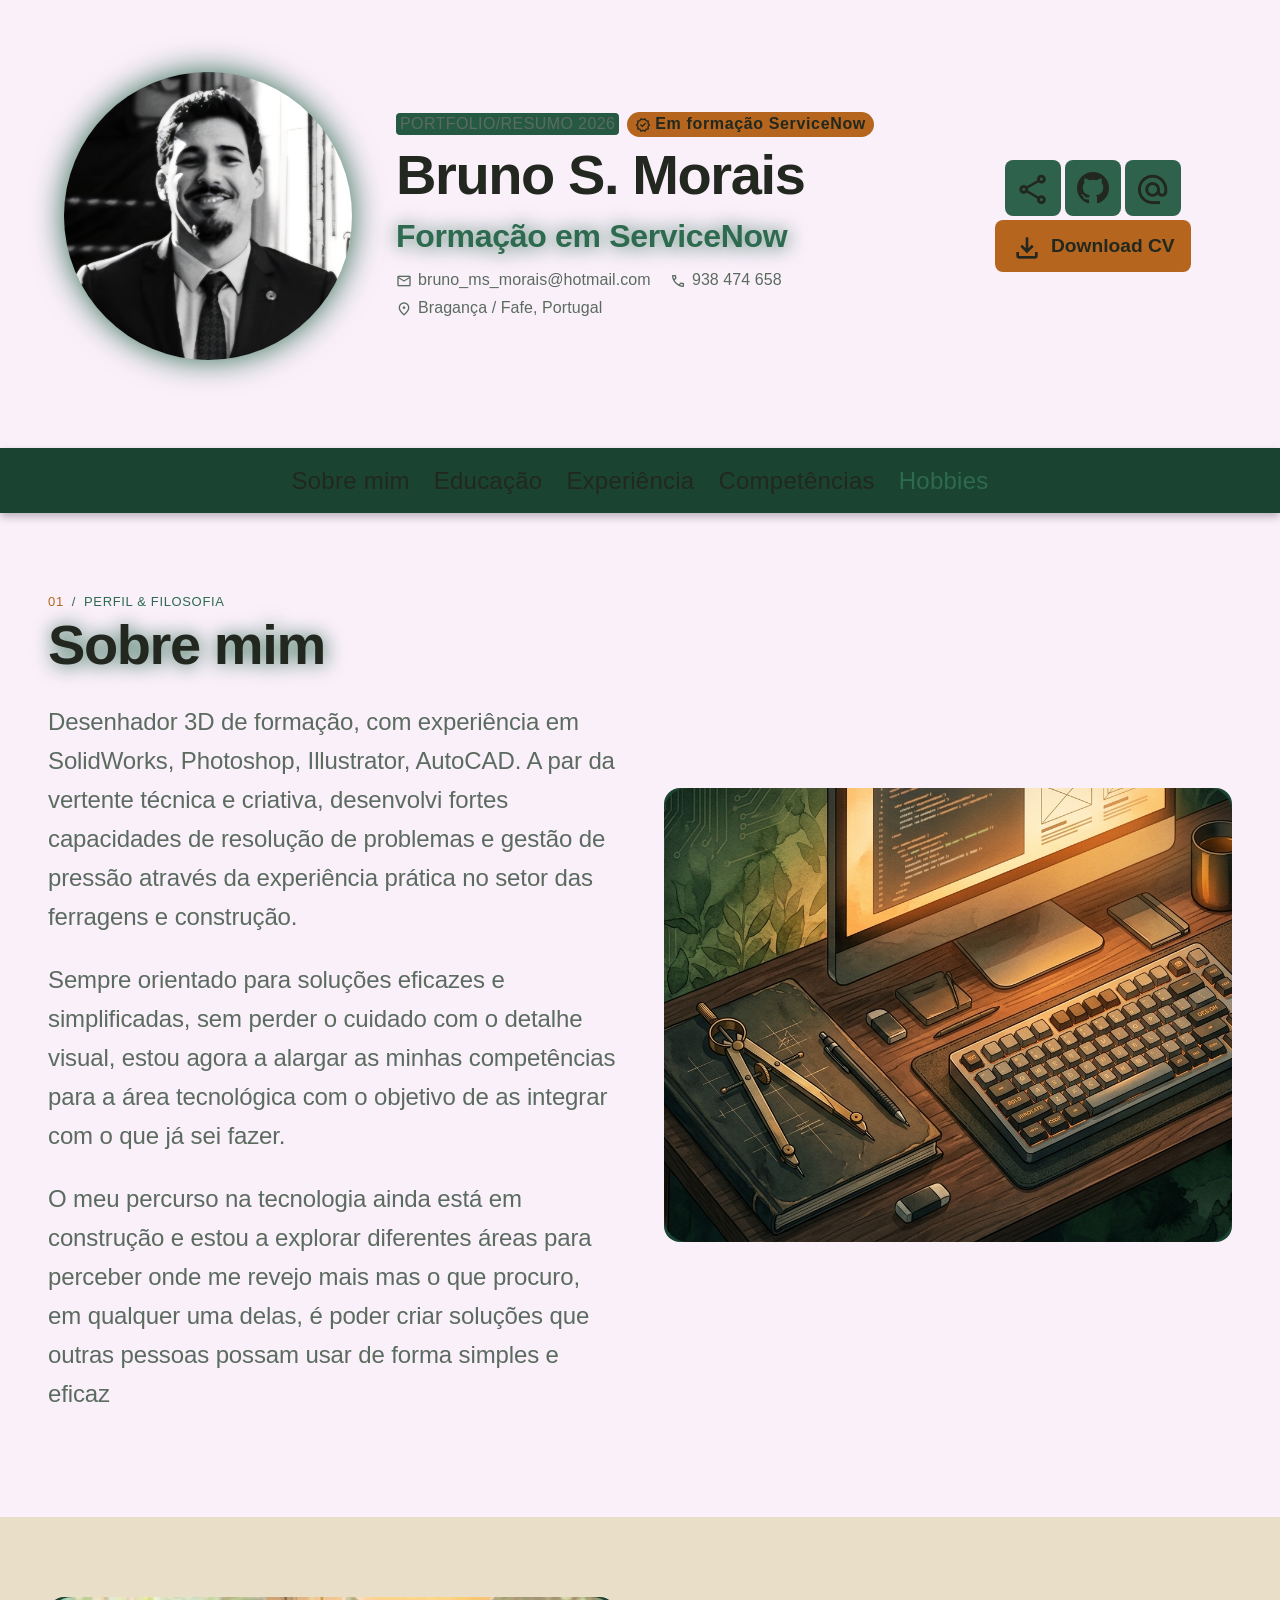
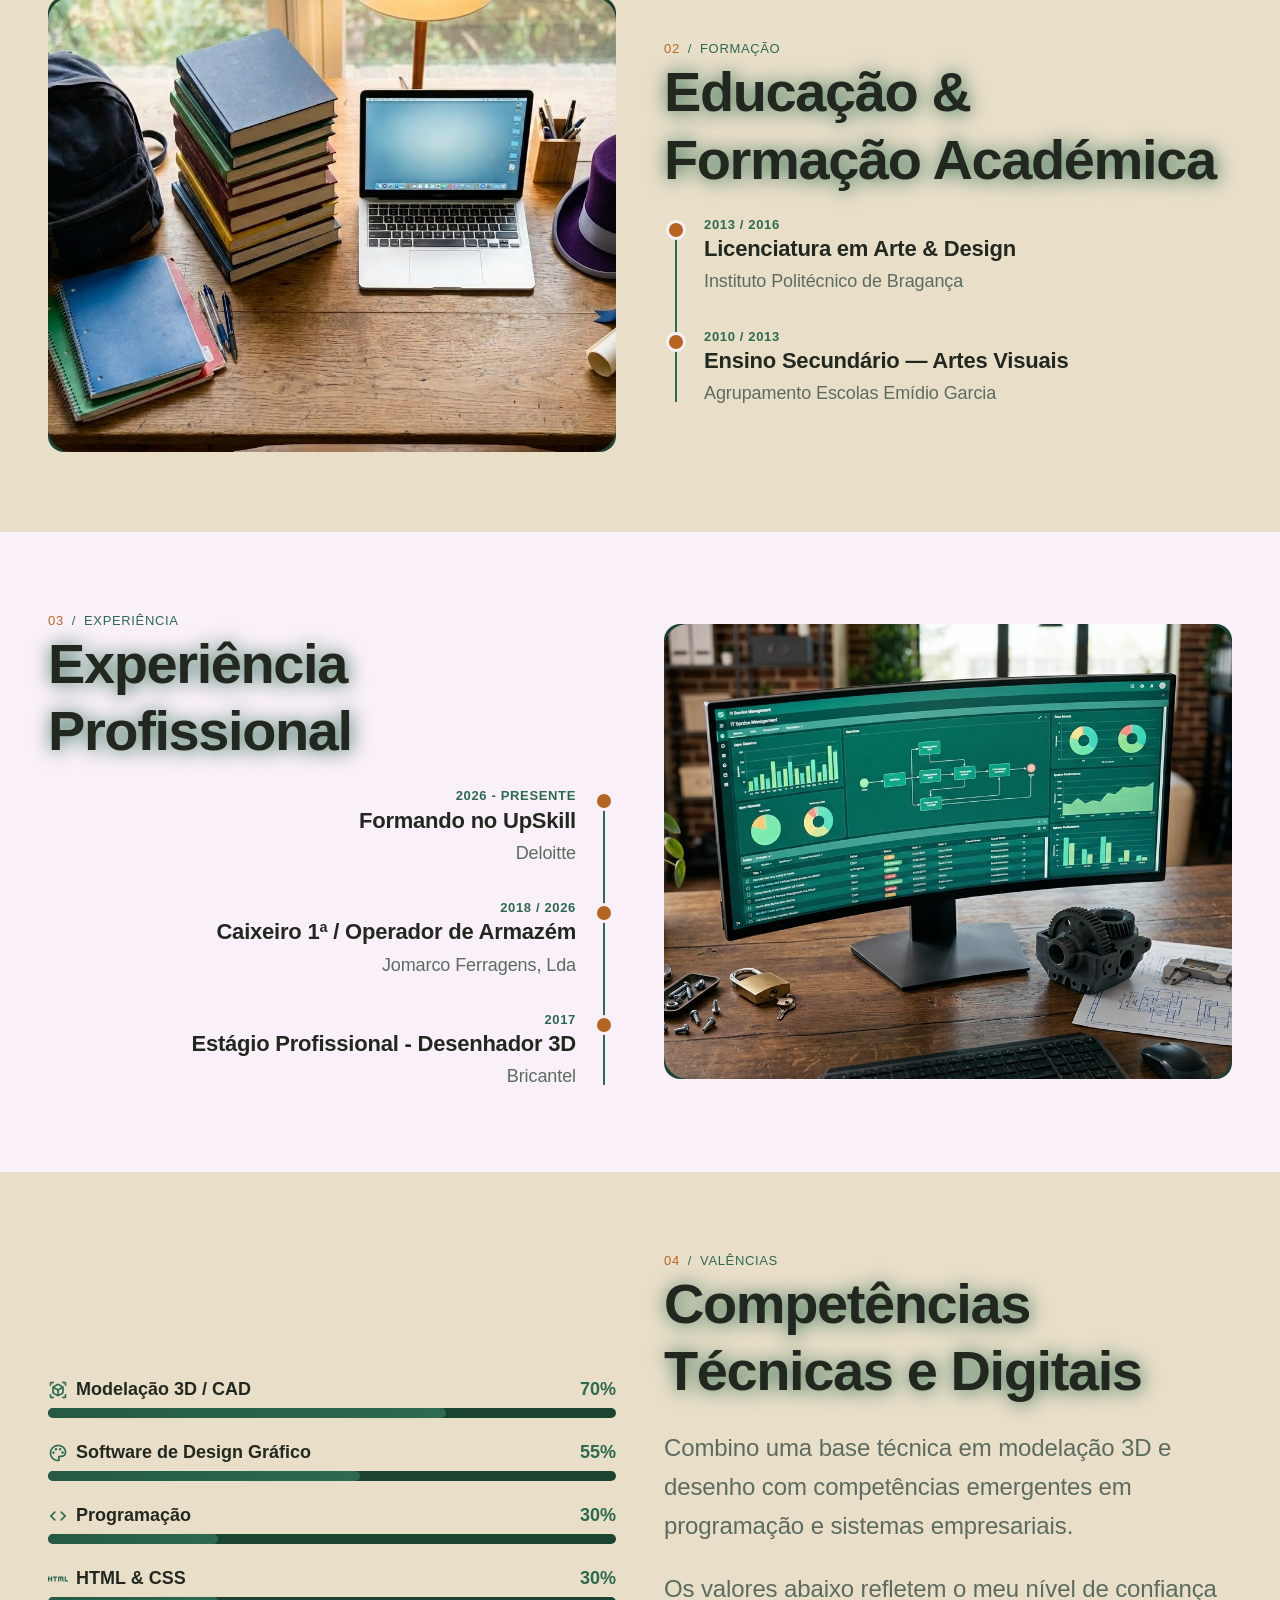
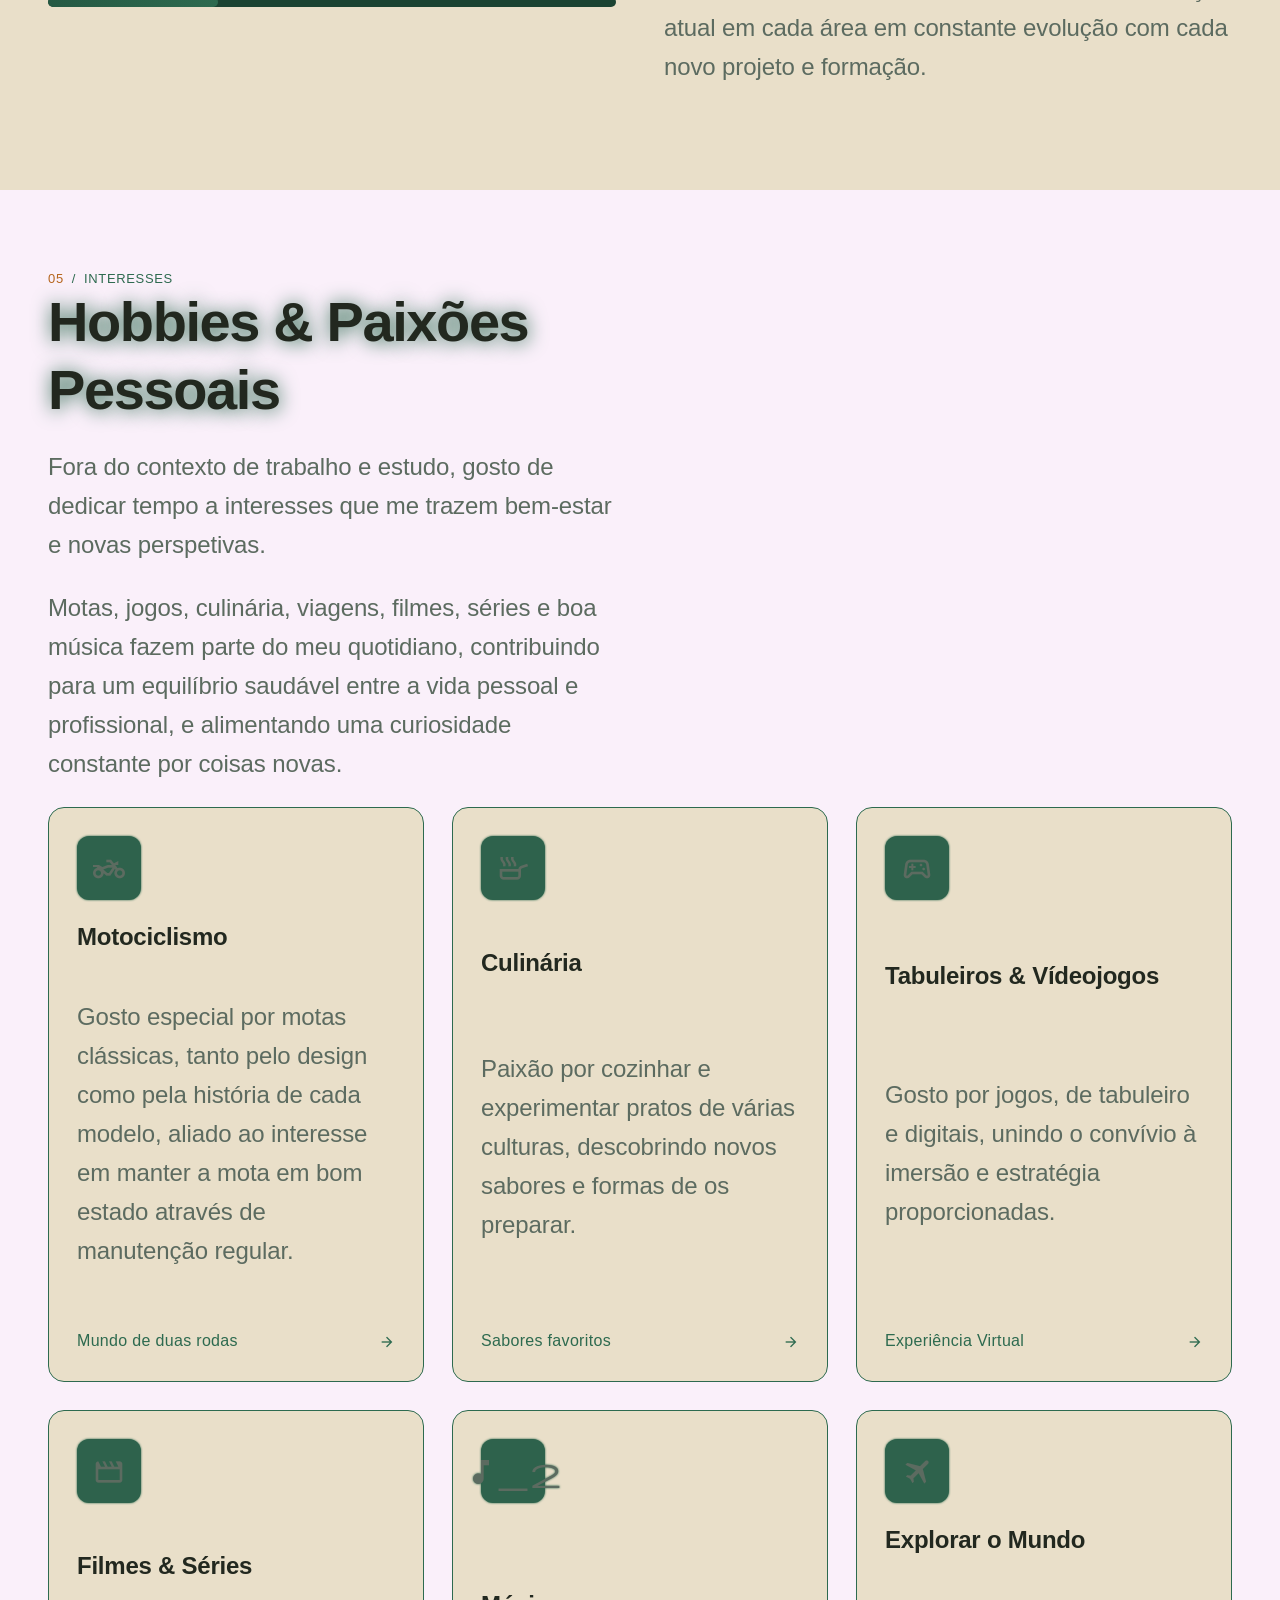
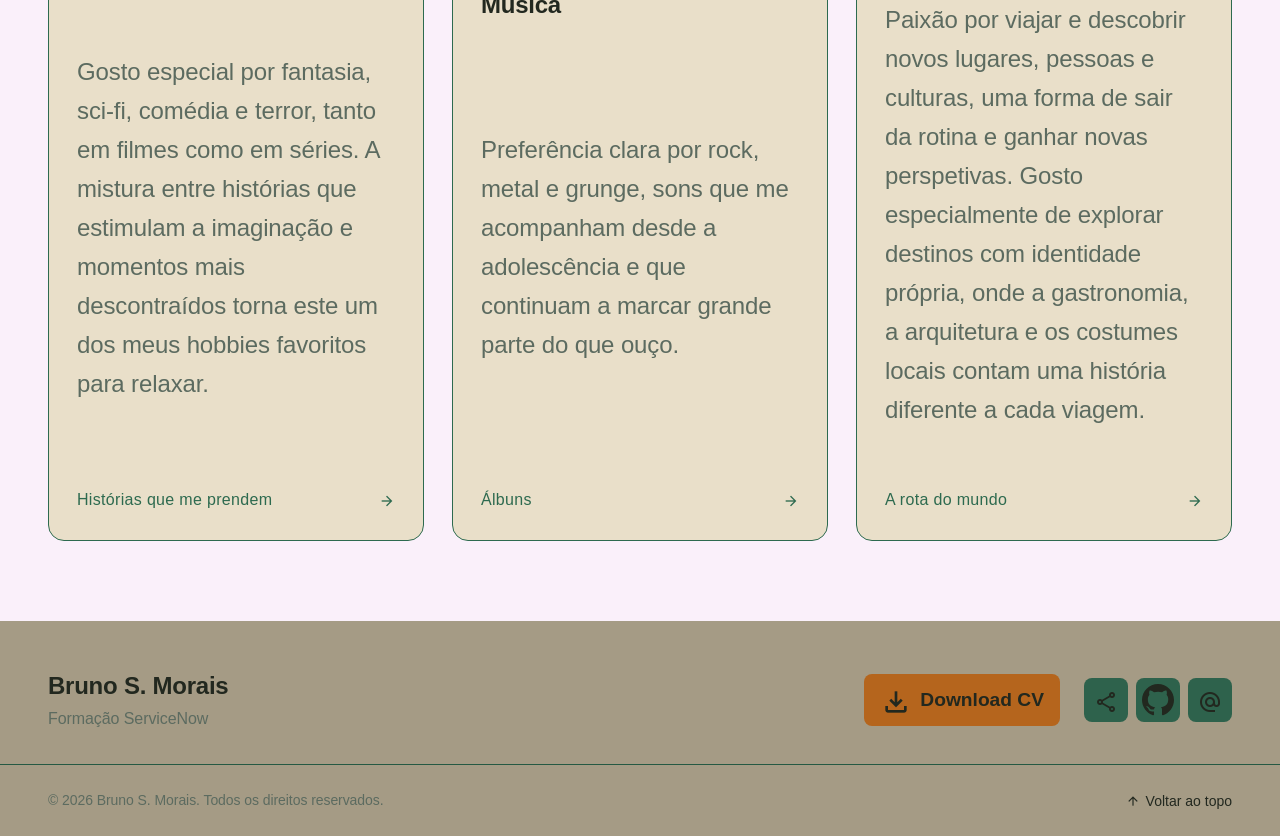
==== index.html @ 5b1a7e33 "Troca dos files de pasta + README" ====
<!DOCTYPE html>
<html lang="pt-pt">
<head>
    <meta charset="UTF-8">
    <meta name="viewport" content="width=device-width, initial-scale=1.0">
    <title>Curriculum</title>
    <link rel="stylesheet" href="style.css">
    <link rel="stylesheet" 
    href="https://fonts.googleapis.com/css2?family=Material+Symbols+Outlined:opsz,wght,FILL,GRAD@20..48,100..700,0..1,-50..200&icon_names=verified,mail,call,location_on,share,code,alternate_email,download,view_in_ar,palette,html,restaurant,two_wheeler,skillet,sports_esports,arrow_forward,close,arrow_upward,movie,music_note_2,travel,hiking" />
    <script src="script.js" defer></script>
</head>
<body>
    <!--     HEADER -->
    <header class="base-header">
        <!-- Cartão com toda informação + Navegação-->
        <div class="cartao-perfil">
            <!-- Topo Retrato + Informação -->
            <div class="top-retrato-info">
                <!-- Retrato + Informação -->
                <div class="retrato-info">
                    <!-- Retrato -->
                    <img class="avatar" src="./imagens/avatar.jpg" alt="Minha fotografia">
                    <!-- Informação -->
                    <div class="conteudo-info">
                        <!-- Portfólio e certificado -->
                        <div class="info-portfolio">
                            <span class="portfolio">Portfolio/RESUMO 2026</span>
                            <span class="certificado">
                                <span class="icon">verified</span>
                                Em formação ServiceNow</span>
                        </div>
                        <!-- Nome -->
                        <h1 id="titulo_principal">Bruno S. Morais</h1>
                        <!-- Categoria Profissional-->
                        <h2 id="sub_titulo">Formação em ServiceNow</h2>
                        <!-- Informação contacto -->
                        <div class="pill-info">
                            <span class="pill">
                                <span class="icon">mail</span>
                                bruno_ms_morais@hotmail.com
                            </span>
                            <span class="pill">
                                <span class="icon">call</span>
                                938 474 658
                            </span>
                            <span class="pill">
                                <span class="icon">location_on</span>
                                Bragança / Fafe, Portugal
                            </span>
                        </div>
                    </div>
                </div>
                <!-- Botões -->
                 <div class="botoes">
                    <a aria-label="LinkedIn" class="links" href="https://linkedin.com" target="_blank" rel="noopener noreferrer">
                        <span class="icon">share</span>
                    </a>
                    <a aria-label="Github Repositórios" class="links" href="https://github.com/Pugu-Senpai?tab=repositories" target="_blank" rel="noopener noreferrer">
                        <svg width="2rem" height="2rem" viewBox="0 0 16 16" fill="none" xmlns="http://www.w3.org/2000/svg">
                            <path fill-rule="evenodd" clip-rule="evenodd" d="M8 0C3.58 0 0 3.58 0 8C0 11.54 2.29 14.53 5.47 15.59C5.87 15.66 6.02 15.42 6.02 15.21C6.02 15.02 6.01 14.39 6.01 13.72C4 14.09 3.48 13.23 3.32 12.78C3.23 12.55 2.84 11.84 2.5 11.65C2.22 11.5 1.82 11.13 2.49 11.12C3.12 11.11 3.57 11.7 3.72 11.94C4.44 13.15 5.59 12.81 6.05 12.6C6.12 12.08 6.33 11.73 6.56 11.53C4.78 11.33 2.92 10.64 2.92 7.58C2.92 6.71 3.23 5.99 3.74 5.43C3.66 5.23 3.38 4.41 3.82 3.31C3.82 3.31 4.49 3.1 6.02 4.13C6.66 3.95 7.34 3.86 8.02 3.86C8.7 3.86 9.38 3.95 10.02 4.13C11.55 3.09 12.22 3.31 12.22 3.31C12.66 4.41 12.38 5.23 12.3 5.43C12.81 5.99 13.12 6.7 13.12 7.58C13.12 10.65 11.25 11.33 9.47 11.53C9.76 11.78 10.01 12.26 10.01 13.01C10.01 14.08 10 14.94 10 15.21C10 15.42 10.15 15.67 10.55 15.59C13.71 14.53 16 11.53 16 8C16 3.58 12.42 0 8 0Z" fill="currentColor"/>
                        </svg>
                    </a>
                    <a aria-label="Enviar e-mail" class="links" href="mailto:bruno_ms_morais@hotmail.com" rel="noopener noreferrer">
                        <span class="icon">alternate_email</span>
                    </a>
                    <a href="./ficheiros/bruno_morais_cv.pdf" download="Bruno_Morais_CV" class="download_cv" aria-label="Download CV em PDF">
                        <span class="icon">download</span>Download CV
                    </a>
                 </div>
            </div>
        </div>
    </header>
    <div class="navigation">
        <nav class="nav">
        <a aria-label="Sobre mim" class="text-nav" href="#sobre-mim">Sobre mim</a>
        <a aria-label="Educação" class="text-nav" href="#educacao">Educação</a>
        <a aria-label="Experiência profissional" class="text-nav" href="#experiencia">Experiência</a>
        <a aria-label="Competências" class="text-nav" href="#competencias">Competências</a>
        <a aria-label="Hobbies" class="text-nav" href="#hobbies">Hobbies</a>
        </nav>
    </div>
    <!-- MAIN -->
    <main>
        <div class="conteudo-secao">

            <!-- SEÇÃO 1 - SOBRE MIM -->
            <section id="sobre-mim" class="secao">
                <div class="formatacao-secao">
                    <div class="grid-secao">
                        <!-- BIOGRAFIA -->
                        <div class="secao-info">
                            <div class="num-secao">
                                <span class="num">01</span>
                                <span>/</span>
                                <span>Perfil & Filosofia</span>
                            </div>
                            <h2 class="secao-titulo">
                                Sobre mim
                            </h2>
                            <p>
                                Desenhador 3D de formação, com experiência em SolidWorks, Photoshop, Illustrator, AutoCAD. 
                                A par da vertente técnica e criativa, desenvolvi fortes capacidades de resolução de 
                                problemas e gestão de pressão através da experiência prática no setor das ferragens e construção.
                            </p>
                            <p>
                                Sempre orientado para soluções eficazes e simplificadas, 
                                sem perder o cuidado com o detalhe visual, estou agora a alargar as minhas competências para 
                                a área tecnológica com o objetivo de as integrar com o que já sei fazer.
                            </p>
                            <p>
                                O meu percurso na tecnologia ainda está em construção e estou a explorar diferentes áreas para perceber 
                                onde me revejo mais mas o que procuro, em qualquer uma delas, é poder criar soluções 
                                que outras pessoas possam usar de forma simples e eficaz
                            </p>
                        </div>
                        <!-- IMAGEM -->
                         <div class="secao-info">
                            <div class="secao-imagem">
                                <img class="imagem" src="./imagens/sobre_mim.jpeg" alt="Ilustração sobre mim">
                            </div>
                         </div>
                    </div>
                </div>
            </section>

            <!-- SEÇÃO 2 - EDUCAÇÃO -->
            <section id="educacao" class="secao secao--invertida">
                <div class="formatacao-secao">
                    <div class="grid-secao">
                        <!-- IMAGEM -->
                        <div class="secao-info">
                            <div class="secao-imagem">
                                <img class="imagem" src="./imagens/educacao_academica.jpeg" alt="Ilustração Educação Académica">
                            </div>
                        </div>  
                        <!-- FORMAÇÃO -->
                        <div class="secao-info">
                            <div class="num-secao">
                                <span class="num">02</span>
                                <span>/</span>
                                <span>Formação</span>
                            </div>  
                            <h2 class="secao-titulo">
                                Educação & Formação Académica
                            </h2>
                            <!-- LISTA EM TIMELINE -->
                            <div class="timeline-vertical">
                                <!-- 1 - Licenciatura -->
                                <div class="timeline-item">
                                    <div class="timeline-conteudo">
                                        <span class="timeline-data">2013 / 2016</span>
                                        <a class="timeline-link" href="#modal-licenciatura">
                                            <h3 class="timeline-titulo">Licenciatura em Arte & Design</h3>
                                        </a>
                                        <p class="timeline-instituicao">Instituto Politécnico de Bragança</p>
                                    </div>
                                </div>
                                <!-- Modal: 1 - Licenciatura -->
                                 <div class="modal-overlay" id="modal-licenciatura">
                                    <div class="modal-caixa">
                                        <a href="#!" class="modal-fechar" aria-label="Fechar">
                                            <span class="icon">close</span>
                                        </a>
                                        <div class="secao-info">
                                            <span class="num num-modal">Período</span>
                                            <span class="timeline-data">Setembro 2013 - Julho 2016</span>
                                        </div>
                                        <div class="secao-imagem">
                                            <img class="imagem imagem-contida" src="./imagens/escola_ipb_eseb.jpg" alt="Instituto Politécnico Bragança Escola Superior de Educação">
                                        </div>
                                        <h3>Arte & Design</h3>
                                        <p class="timeline-instituicao">
                                            Ao longo da Licenciatura em Arte & Design, contactei com um plano curricular amplo, 
                                            que abrangeu tanto as Artes Plásticas (Escultura, Pintura, Cerâmica, entre outras) 
                                            como o Design mais técnico. 
                                        </p>
                                        <p class="timeline-instituicao">
                                            Foi precisamente nas disciplinas técnicas (Geometria Descritiva, Desenho Técnico, 
                                            Desenho Digital 2D e Modelação Digital 3D) que tive o melhor desempenho, 
                                            dando continuidade à afinidade que já demonstrava desde o Ensino Secundário 
                                            por esta vertente mais analítica e precisa.
                                        </p>
                                    </div>
                                 </div>

                                <!-- 2 - Educação -->
                                <div class="timeline-item">
                                    <div class="timeline-conteudo">
                                        <span class="timeline-data">2010 / 2013</span>
                                        <a class="timeline-link" href="#modal-secundario">
                                            <h3 class="timeline-titulo">Ensino Secundário — Artes Visuais</h3>
                                        </a>
                                        <p class="timeline-instituicao">Agrupamento Escolas Emídio Garcia</p>
                                    </div>
                                </div>
                                <!-- Modal: 2 - Secundário -->
                                 <div class="modal-overlay" id="modal-secundario">
                                    <div class="modal-caixa">
                                        <a href="#!" class="modal-fechar" aria-label="Fechar">
                                            <span class="icon">close</span>
                                        </a>
                                        <div class="secao-info">
                                            <span class="num num-modal">Período</span>
                                            <span class="timeline-data">Setembro 2010 - Julho 2013</span>
                                        </div>
                                        <figure class="figura-modal">
                                            <img class="imagem" src="./imagens/escola_emidio_garcia.png" alt="Escola Secundária Emídio Garcia">
                                            <figcaption class="caption">Escola Secundária Emídio Garcia</figcaption>
                                        </figure>
                                        <h3>Artes Visuais</h3>
                                        <p class="timeline-instituicao">
                                            Segui Artes Visuais pela vertente técnica, mais do que pela artística. 
                                        </p>
                                        <p class="timeline-instituicao">
                                            A Geometria Descritiva foi, nesse sentido, a disciplina que melhor se identificou comigo. 
                                            O percurso passou por um trabalho consistente em desenho, matemática e geometria.
                                        </p>
                                        <p class="timeline-instituicao">
                                            Entre Design e Arquitetura, foi o Design que acabei por escolher para 
                                            dar seguimento ao meu percurso académico.
                                        </p>
                                    </div>
                                 </div>

                            </div>                      
                        </div>
                    </div>
                </div>
            </section>

            <!-- SEÇÃO 3 - EXPERIENCIA -->
            <section id="experiencia" class="secao">
                <div class="formatacao-secao">
                    <div class="grid-secao">
                        <!-- EXPERIENCIA -->
                        <div class="secao-info">
                            <div class="num-secao">
                                <span class="num">03</span>
                                <span>/</span>
                                <span>Experiência</span>
                            </div>  
                            <h2 class="secao-titulo">
                                Experiência Profissional
                            </h2>
                            <!-- LISTA TIMELINE -->
                            <div class="timeline-vertical timeline-vertical--invertida">
                                <!-- 1 - SERVICENOW -->
                                <div class="timeline-item timeline-item--invertida">
                                    <div class="timeline-conteudo">
                                        <span class="timeline-data">2026 - Presente</span>
                                            <a class="timeline-link" href="#modal-servicenow">
                                                <h3 class="timeline-titulo">Formando no UpSkill</h3>
                                            </a>
                                        <p class="timeline-instituicao">Deloitte</p>
                                    </div>
                                </div>
                                <!-- MODAL: 1 - SERVICENOW -->
                                 <div class="modal-overlay" id="modal-servicenow">
                                    <div class="modal-caixa">
                                        <a href="#!" class="modal-fechar" aria-label="Fechar">
                                            <span class="icon">close</span>
                                        </a>
                                        <div class="secao-info">
                                            <span class="num num-modal">Período </span>
                                            <span class="timeline-data">Julho 2026 - Presente</span>
                                        </div>
                                        <figure class="figura-modal">
                                            <img class="imagem-contida" src="./imagens/promo-servicenow-deloitte.png" alt="ServiceNow & Deloitte">
                                            <figcaption class="caption">Formação em ServiceNow para Deloitte</figcaption>
                                        </figure>
                                        <h3>Formação em ServiceNow</h3>
                                        <p class="timeline-instituicao">
                                            Após um percurso alargado na área das ferragens, e reconhecendo que a área de design 
                                            não tinha dado os resultados que procurava, senti que era altura de seguir novos caminhos. 
                                        </p>
                                        <p class="timeline-instituicao">
                                            Sempre tive maior afinidade com a vertente técnica do que com a artística, e foi essa 
                                            afinidade que me levou a candidatar-me ao programa UpSkill, numa área mais próxima da 
                                            tecnologia, processo em que fui selecionado. A decisão foi motivada pela vontade de 
                                            continuar a desenvolver as competências que já possuía e de adquirir novas, respondendo 
                                            a um interesse constante em aprender.
                                        </p>
                                    </div>
                                 </div>
                                 
                                <!-- 2 - CAIXEIRO -->
                                <div class="timeline-item timeline-item--invertida">
                                    <div class="timeline-conteudo">
                                        <span class="timeline-data">2018 / 2026</span>
                                        <a class="timeline-link" href="#modal-caixeiro">
                                            <h3 class="timeline-titulo">Caixeiro 1ª / Operador de Armazém</h3>
                                        </a>
                                        <p class="timeline-instituicao">Jomarco Ferragens, Lda</p>
                                    </div>
                                </div>
                                <!-- MODAL: 2- CAIXEIRO -->
                                 <div class="modal-overlay" id="modal-caixeiro">
                                    <div class="modal-caixa">
                                        <a href="#!" class="modal-fechar" aria-label="Fechar">
                                            <span class="icon">close</span>
                                        </a>
                                        <div class="secao-info">
                                            <span class="num num-modal">Período</span>
                                            <span class="timeline-data">Janeiro 2018 - Julho 2026</span>
                                        </div>
                                        <figure class="figura-modal">
                                            <img class="imagem-contida" src="./imagens/armazem_ferragens.jpeg" alt="Armazém de Ferragens">
                                            <figcaption class="caption">Exemplo de Armazém de Ferragens</figcaption>
                                        </figure>
                                        <h3>Caixeiro de 1º</h3>
                                        <p class="timeline-instituicao">
                                            O trabalho numa loja envolveu atendimento personalizado a clientes profissionais e 
                                            particulares, com aconselhamento técnico sobre ferramentas e materiais de construção. 
                                        </p>
                                        <p class="timeline-instituicao">
                                            A experiência de vendas variou entre situações simples e casos que exigiam resolução 
                                            ativa de problemas, quer na loja quer no apoio ao cliente fora dela.
                                        </p>
                                        <p class="timeline-instituicao">
                                            Tinha ainda polivalência total na área da logística, responsável pela receção e 
                                            envio de mercadoria, inventário e organização geral do espaço. 
                                            Foi um contexto exigente que desenvolveu de forma sólida as minhas competências de 
                                            comunicação, resolução de problemas e trabalho sob pressão.
                                        </p>
                                    </div>
                                 </div>

                                <!-- 3 - ESTÁGIO -->
                                <div class="timeline-item timeline-item--invertida">
                                    <div class="timeline-conteudo">
                                        <span class="timeline-data">2017</span>
                                        <a class="timeline-link" href="#modal-estagio">
                                            <h3 class="timeline-titulo">Estágio Profissional - Desenhador 3D</h3>
                                        </a>
                                        <p class="timeline-instituicao">Bricantel</p>
                                    </div>
                                </div>
                                <!-- Modal: 3 - Estágio -->
                                 <div class="modal-overlay" id="modal-estagio">
                                    <div class="modal-caixa">
                                        <a href="#!" class="modal-fechar" aria-label="Fechar">
                                            <span class="icon">close</span>
                                        </a>
                                        <div class="secao-info">
                                            <span class="num num-modal">Período</span>
                                            <span class="timeline-data">Março 2017 - Dezembro 2017</span>
                                        </div>
                                        <figure class="figura-modal">
                                            <img class="imagem-contida" src="./imagens/cad_parque.jpeg" alt="ServiceNow & Deloitte">
                                            <figcaption class="caption">Exemplo projeto em Solidworks</figcaption>
                                        </figure>
                                        <h3>Desenhador 3D</h3>
                                        <p class="timeline-instituicao">
                                            Realizei o estágio profissional como Desenhador 3D na Bricantel, em Bragança, 
                                            empresa dedicada ao desenvolvimento de mobiliário urbano, desde parques infantis, 
                                            iluminárias, bancos e papeleiras.
                                        </p>
                                        <p class="timeline-instituicao">
                                            Neste contexto, aprofundei significativamente as minhas competências em modelação 3D, 
                                            em particular no SolidWorks, trabalhando na resolução de problemas técnicos de acordo 
                                            com a norma europeia. O trabalho abrangeu desde pequenos modelos até projetos completos, 
                                            com produção de desenhos técnicos e fichas técnicas de produto.
                                        </p>
                                        <p class="timeline-instituicao">
                                            Para além do trabalho de escritório, acompanhei também o desenvolvimento em ambiente 
                                            de produção, o que me permitiu compreender o processo de forma integrada. 
                                            Foi ainda a minha primeira experiência de trabalho em equipa num contexto profissional.
                                        </p>
                                    </div>
                                 </div>

                            </div>                                                
                        </div>
                        <!-- IMAGEM SEÇÃO-->
                        <div class="secao-info">
                            <div class="secao-imagem">
                                <img class="imagem" src="./imagens/experiencia_profissional.jpeg" alt="Ilustração local trabalho">
                            </div>
                        </div> 
                    </div>  
                </div>
            </section>

            <!-- SEÇÃO 4 - COMPETÊNCIAS -->
            <section id="competencias" class="secao secao--invertida">
                <div class="formatacao-secao">
                    <div class="grid-secao">
                        <!-- BARRAS -->
                        <div class="competencias-lista">

                            <!-- 1 - MODELAÇÃO 3D -->
                            <a class="competencia-item" href="#modal-modelacao3d">
                                <div class="competencia-cabecalho">
                                    <span class="competencia-nome">
                                        <span class="icon">view_in_ar</span>
                                        Modelação 3D / CAD
                                    </span>
                                    <span class="competencia-percentagem">70%</span>
                                </div>
                                <div class="competencia-barra">
                                    <div class="competencia-preenchimento" style="--percentagem: 70%;"></div>
                                </div>
                            </a>
                            <!-- Modal: 1 - MODELAÇÃO 3D -->
                            <div class="modal-overlay" id="modal-modelacao3d">
                                <div class="modal-caixa">
                                    <a href="#!" class="modal-fechar" aria-label="Fechar">
                                        <span class="icon">close</span>
                                    </a>
                                    <div class="secao-info">
                                        <span class="num num-modal">Nível de confiança</span>
                                        <span class="timeline-data">70%</span>
                                    </div>
                                    <h3>Modelação 3D / CAD</h3>
                                    <p class="modal-item-texto">
                                        Ao longo do meu percurso, trabalhei com diversos programas de software vocacionados 
                                        para a modelação 3D e o desenho técnico, ferramentas que se revelaram fundamentais 
                                        para resolver problemas e concluir projetos com rigor. 
                                    </p>
                                    <p class="modal-item-texto">
                                        Esta experiência foi construída 
                                        de forma contínua, desde a Licenciatura em Arte & Design até ao estágio profissional 
                                        na Bricantel, consolidando um nível de autonomia sólido no desenvolvimento de peças e 
                                        projetos técnicos.
                                    </p>
                                    <div class="modal-item-caixa">
                                        <!-- SolidWorks -->
                                        <div class="modal-item-imagem">
                                            <img class="competencia-software-logo" src="./imagens/solidworks.svg" alt="Software SolidWorks">
                                            <p class="modal-item-texto">
                                                Principal ferramenta de modelação 3D paramétrica que utilizo, aplicada ao 
                                                desenvolvimento de peças e projetos técnicos, desde o conceito inicial até 
                                                ao desenho técnico final.
                                        </p>
                                        </div>
                                        <!-- Keyshot -->
                                        <div class="modal-item-imagem">
                                            <img class="competencia-software-logo" src="./imagens/KeyShot.svg" alt="Software Keyshot">
                                            <p class="modal-item-texto">
                                                Utilizado para a renderização de modelos 3D, aplicada a catálogos, fichas técnicas, 
                                                materiais publicitários e apresentações a clientes.
                                            </p>
                                        </div>
                                        <!-- AutoCAD -->
                                        <div class="modal-item-imagem">
                                            <img class="competencia-software-logo" src="./imagens/autodesk.svg" alt="Software AutoCAD">
                                            <p class="modal-item-texto">
                                                Software de modelação 3D com o qual tenho contacto por iniciativa própria, 
                                                usado em projetos pessoais fora do contexto de trabalho.
                                        </p>
                                        </div>                                         
                                    </div>
                                </div>
                            </div>

                            <!-- 2 - SOFTWARE -->
                            <a class="competencia-item" href="#modal-software">
                                <div class="competencia-cabecalho">
                                    <span class="competencia-nome">
                                        <span class="icon">palette</span>
                                        Software de Design Gráfico
                                    </span>
                                    <span class="competencia-percentagem">55%</span>
                                </div>
                                <div class="competencia-barra">
                                    <div class="competencia-preenchimento" style="--percentagem: 55%;"></div>
                                </div>
                            </a>
                            <!-- Modal: 2 - SOFTWARE -->
                            <div class="modal-overlay" id="modal-software">
                                <div class="modal-caixa">
                                    <a href="#!" class="modal-fechar" aria-label="Fechar">
                                        <span class="icon">close</span>
                                    </a>
                                    <div class="secao-info">
                                        <span class="num num-modal">Nível de confiança</span>
                                        <span class="timeline-data">55%</span>
                                    </div>
                                    <h3>Software de Design Gráfico</h3>
                                    <p>
                                        Software de ilustração e design gráfico com que trabalho na criação e edição de imagem, 
                                        aplicado a projetos pessoais, académicos e profissionais. Ao longo do percurso, 
                                        tive ainda oportunidade de utilizar estas ferramentas em trabalhos freelancer, 
                                        respondendo a pedidos concretos de clientes em diferentes áreas.
                                    </p>
                                    <div class="modal-item-caixa">

                                        <!-- Photoshop -->
                                        <div class="modal-item-imagem">
                                            <img class="competencia-software-logo no-glow" src="./imagens/Adobe_Photoshop_CC_icon.svg.webp" alt="Software Adobe Photoshop">
                                            <p class="modal-item-texto">
                                                Ferramenta de edição de imagem que utilizo para retoque, composição e preparação de peças 
                                                gráficas, desde imagens de produto até materiais para apresentações.
                                        </p>
                                        </div>

                                        <!-- Ilustrator -->
                                        <div class="modal-item-imagem">
                                            <img class="competencia-software-logo no-glow" src="./imagens/Adobe-illustrator-icon.svg.webp" alt="Software Adobe Illustrator">
                                            <p class="modal-item-texto">
                                                Software de desenho vetorial que utilizo na criação de ilustrações e elementos gráficos, 
                                                aplicado a projetos de design e a trabalhos realizados como freelancer.
                                            </p>
                                        </div>

                                    </div>
                                </div>
                            </div>

                            <!-- 3 - PROGRAMAÇÃO -->
                            <a class="competencia-item" href="#modal-programacao">
                                <div class="competencia-cabecalho">
                                    <span class="competencia-nome">
                                        <span class="icon">code</span>
                                        Programação
                                    </span>
                                    <span class="competencia-percentagem">30%</span>
                                </div>
                                <div class="competencia-barra">
                                    <div class="competencia-preenchimento" style="--percentagem: 30%;"></div>
                                </div>
                            </a>
                            <!-- Modal: 3 - PROGRAMAÇÃO -->
                            <div class="modal-overlay" id="modal-programacao">
                                <div class="modal-caixa">
                                    <a href="#!" class="modal-fechar" aria-label="Fechar">
                                        <span class="icon">close</span>
                                    </a>
                                    <div class="secao-info">
                                        <span class="num num-modal">Nível de confiança</span>
                                        <span class="timeline-data">30%</span>
                                    </div>
                                    <h3>Programação</h3>
                                    <p class="modal-item-texto">
                                        Competência que estou a construir de forma progressiva, começando pelos fundamentos 
                                        de algoritmia e programação, passando por bases de dados e programação funcional, 
                                        e encontrando-me neste momento no módulo de JavaScript. 
                                    </p>
                                    <p class="modal-item-texto">
                                        Esta sequência tem-me permitido consolidar a lógica de programação antes de a aplicar a 
                                        projetos de HTML e CSS.
                                    </p>

                                    <!-- JavaScript -->
                                    <div class="modal-item-imagem">
                                        <img class="competencia-software-logo" src="./imagens/javascript.svg" alt="Software JavaScript">
                                        <p class="modal-item-texto">
                                            Atualmente em estudo, dedicado a consolidar conhecimentos de programação funcional e 
                                            interatividade, aplicados ao desenvolvimento de projetos web.
                                    </p>
                                    </div>


                                </div>
                            </div>

                            <!-- 4 - HTML & CSS -->
                            <a class="competencia-item" href="#modal-html">
                                <div class="competencia-cabecalho">
                                    <span class="competencia-nome">
                                        <span class="icon">html</span>
                                        HTML & CSS
                                    </span>
                                    <span class="competencia-percentagem">30%</span>
                                </div>
                                <div class="competencia-barra">
                                    <div class="competencia-preenchimento" style="--percentagem: 30%;"></div>
                                </div>
                            </a>
                            <!-- Modal: 4 - HTML -->
                            <div class="modal-overlay" id="modal-html">
                                <div class="modal-caixa">
                                    <a href="#!" class="modal-fechar" aria-label="Fechar">
                                        <span class="icon">close</span>
                                    </a>
                                    <div class="secao-info">
                                        <span class="num num-modal">Nível de confiança</span>
                                        <span class="timeline-data">30%</span>
                                    </div>
                                    <h3>HTML & CSS</h3>
                                    <p>
                                        Base do desenvolvimento web que utilizo na construção de páginas, 
                                        desde a marcação semântica em HTML até à estilização e ao layout responsivo em CSS. 
                                        A aplicação prática de Flexbox e Grid tem permitido resolver desafios de organização 
                                        e adaptabilidade, num processo de aprendizagem contínua materializado neste projeto de 
                                        currículo.
                                    </p>

                                    <!-- HTML -->
                                    <div class="modal-item-imagem">
                                        <img class="competencia-software-logo" src="./imagens/html5.svg" alt="Software HTML 5">
                                        <p class="modal-item-texto">
                                            Base da construção de páginas web, utilizada para organizar conteúdo de forma semântica 
                                            e acessível, com aplicação prática em projetos pessoais.
                                        </p>
                                    </div>

                                    <!-- CSS -->
                                    <div class="modal-item-imagem">
                                        <img class="competencia-software-logo" src="./imagens/css.svg" alt="Software CSS 3">
                                        <p class="modal-item-texto">
                                            Utilizado para dar forma visual e responsividade a páginas web, aplicando Flexbox e 
                                            Grid na construção de layouts adaptáveis.
                                        </p>
                                    </div>
                                </div>
                            </div>

                        </div> 

                        <!-- COMPETENCIAS -->
                        <div class="secao-info">
                            <div class="num-secao">
                                <span class="num">04</span>
                                <span>/</span>
                                <span>Valências</span>
                            </div>  
                            <h2 class="secao-titulo">
                                Competências Técnicas e Digitais
                            </h2>
                            <p>Combino uma base técnica em modelação 3D e desenho com competências emergentes em programação e sistemas empresariais.</p>
                            <p>Os valores abaixo refletem o meu nível de confiança atual em cada área em constante evolução com cada novo projeto e formação.</p>
                        </div>
                    </div>
                </div>
            </section> 

            <!-- SEÇÃO 5 - HOBBY -->   
            <section id="hobbies" class="secao">
                <div class="formatacao-secao">
                    <div class="grid-secao">
                        <!-- TITULO HOBBY -->
                        <div class="secao-info">
                            <div class="num-secao">
                                <span class="num">05</span>
                                <span>/</span>
                                <span>interesses</span>
                            </div>
                            <h2 class="secao-titulo">
                                Hobbies & Paixões Pessoais
                            </h2>
                            <p>
                                Fora do contexto de trabalho e estudo, gosto de dedicar tempo a interesses que me trazem 
                                bem-estar e novas perspetivas.
                            </p>
                            <p>
                                Motas, jogos, culinária, viagens, filmes, séries e boa música fazem parte do meu quotidiano, 
                                contribuindo para um equilíbrio saudável entre a vida pessoal e profissional, e alimentando 
                                uma curiosidade constante por coisas novas.
                            </p>
                        </div>
                    </div>
                    
                    <div class="hobby-lista">
                        <!-- 1 - HOBBY MOTO -->
                        <a class="hobby-item" href="#modal-moto">
                            <div class="hobby-icon">
                                <span class="icon">two_wheeler</span>
                            </div>
                            <h3>
                                Motociclismo
                            </h3>
                            <p>
                                Gosto especial por motas clássicas, tanto pelo design como pela história de cada modelo, 
                                aliado ao interesse em manter a mota em bom estado através de manutenção regular.
                            </p>
                            <div class="hobby-footer">
                                <span>Mundo de duas rodas</span>
                                <span class="icon">arrow_forward</span>    
                            </div>
                        </a> 
                        <!-- 1 MODAL: HOBBY MOTO  --> 
                         <div class="modal-overlay" id="modal-moto">
                            <div class="modal-caixa">
                                <a href="#!" class="modal-fechar" aria-label="Fechar">
                                    <span class="icon">close</span>
                                </a>
                                <figure class="figura-modal">
                                    <img class="imagem-contida" src="./imagens/moto_honda.webp" alt="Motociclo Honda GB350S">
                                    <figcaption class="caption">Honda GB350S</figcaption>
                                </figure>
                                <h3>Mundo de duas rodas</h3>
                                <p class="modal-item-texto">
                                    A minha mota atual é uma Honda GB350S, um modelo recente que reproduz o visual clássico que 
                                    tanto aprecio. Faço eu próprio toda a manutenção, o que torna esta paixão ainda mais pessoal.
                                </p>
                                <p class="modal-item-texto">
                                    Como projeto futuro, gostava de adquirir uma Honda CB500 dos anos 50 para restaurar e 
                                    transformar ao meu gosto, dando uma segunda vida a uma mota com história.
                                </p>
                            </div>
                         </div>

                        <!-- 2 HOBBY CULINARIA -->
                        <a class="hobby-item" href="#modal-culinaria">
                            <div class="hobby-icon">
                                <span class="icon">skillet</span>
                            </div>
                            <h3>
                                Culinária
                            </h3>
                            <p>
                                Paixão por cozinhar e experimentar pratos de várias culturas, 
                                descobrindo novos sabores e formas de os preparar.
                            </p>
                            <div class="hobby-footer">
                                <span>Sabores favoritos</span>
                                <span class="icon">arrow_forward</span>    
                            </div>
                        </a> 
                        <!-- MODAL: 2 HOBBY CULINARIA  --> 
                         <div class="modal-overlay" id="modal-culinaria">
                            <div class="modal-caixa">
                                <a href="#!" class="modal-fechar" aria-label="Fechar">
                                    <span class="icon">close</span>
                                </a>
                                <figure class="figura-modal">
                                    <img class="imagem-contida" src="./imagens/birria_tacos.jpg" alt="Birria Tacos">
                                    <figcaption class="caption">Rick Bayless Birria Tacos</figcaption>
                                </figure>
                                <h3>Sabores favoritos</h3>
                                <p class="modal-item-texto">
                                    Gosto especialmente de cozinhar pratos das culturas asiáticas, como a chinesa, 
                                    a japonesa e a coreana, da cultura mexicana e, claro, da nossa cozinha tradicional 
                                    portuguesa.
                                </p>
                                <p class="modal-item-texto">
                                    Dependendo da vontade e do tempo disponível, cozinho desde pratos simples a receitas mais 
                                    trabalhadas. Entre os meus favoritos contam-se o frango churrasco, o arroz de pato e a dobrada, 
                                    o chop suey, o ramen, o sushi e o topokki, e ainda as enchiladas, os nachos e os tacos, além de 
                                    pratos de outras culturas não referidos aqui.
                                </p>
                                <p class="modal-item-texto">
                                    Não consigo apontar um único preferido, mas se tivesse de escolher um guilty pleasure, 
                                    seria o birria taco.
                                </p>
                            </div>
                         </div>                          
                    
                        <!-- 3 HOBBY GAMING -->
                        <a class="hobby-item" href="#modal-gaming">
                            <div class="hobby-icon">
                                <span class="icon">sports_esports</span>
                            </div>
                            <h3>
                                Tabuleiros & Vídeojogos
                            </h3>
                            <p>
                                Gosto por jogos, de tabuleiro e digitais, unindo o convívio à imersão e 
                                estratégia proporcionadas.
                            </p>
                            <div class="hobby-footer">
                                <span>Experiência Virtual</span>
                                <span class="icon">arrow_forward</span>    
                            </div>
                        </a> 
                        <!-- MODAL: 3 HOBBY GAMING  --> 
                        <div class="modal-overlay" id="modal-gaming">
                            <div class="modal-caixa">
                                <a href="#!" class="modal-fechar" aria-label="Fechar">
                                    <span class="icon">close</span>
                                </a>
                                <figure class="figura-modal">
                                    <img class="imagem-contida" src="./imagens/battlefield.webp" alt="Videojogo Battlefield 4">
                                    <figcaption class="caption">Vídeo Jogo Battlefield 4</figcaption>
                                </figure>                                
                                <h3>Experiência Virtual</h3>
                                <p class="modal-item-texto">
                                    Jogo de tabuleiro não é sobre ter um favorito, mas sim sobre o convívio e a 
                                    diversão que estes momentos trazem. Interesso-me também por D&D e Warhammer 40K, 
                                    ainda que sejam universos que ainda não explorei a fundo.
                                </p>
                                <p class="modal-item-texto">
                                    No mundo dos videojogos, jogo principalmente em PC, com predileção por jogos de 
                                    estratégia com foco em building e gestão, como Factorio e Satisfactory, e por 
                                    roguelikes, como The Binding of Isaac e Hades. Géneros como MMORPG e FPS, representados 
                                    por Guild Wars 2 e Battlefield, marcaram mais o meu passado enquanto jogador.
                                </p>

                                <!-- Factorio -->
                                <div class="modal-item-imagem">
                                    <img class="competencia-software-logo no-glow" src="./imagens/factorio.png" alt="Vídeo Jogo Factorio">
                                    <p class="modal-item-texto">
                                        Factorio, jogo de construção e automação que junta estratégia e gestão de recursos. 
                                        A satisfação de construir fábricas cada vez mais eficientes, resolvendo problemas 
                                        de logística e produção, é o que mais me prende neste jogo.
                                    </p>
                                </div> 

                                <!-- Satisfactory -->
                                <div class="modal-item-imagem">
                                    <img class="competencia-software-logo no-glow" src="./imagens/satisfactory.png" alt="Vídeo Jogo Satisfactory">
                                    <p class="modal-item-texto">
                                        Satisfactory, uma espécie de Factorio em 3D, com foco em automação e gestão de recursos 
                                        em primeira pessoa, onde a exploração e a construção de fábricas complexas andam de mãos 
                                        dadas.
                                    </p>
                                </div> 
                                
                                <!-- The Binding of Isaac -->
                                <div class="modal-item-imagem">
                                    <img class="competencia-software-logo no-glow" src="./imagens/isaac.png" alt="Vídeo Jogo The Binding of Isaac">
                                    <p class="modal-item-texto">
                                        The Binding of Isaac, jogo roguelike onde cada partida é diferente, 
                                        graças à geração aleatória de níveis e a centenas de itens que alteram 
                                        completamente a forma de jogar.
                                    </p>
                                </div> 
                                
                                <!-- Guild Wars 2 -->
                                <div class="modal-item-imagem">
                                    <img class="competencia-software-logo no-glow" src="./imagens/gw2.png" alt="Vídeo Jogo Guild Wars 2">
                                    <p class="modal-item-texto">
                                        Guild Wars 2, MMORPG que joguei bastante no passado, 
                                        destacando-se pela exploração de um mundo aberto e pela vertente social do 
                                        jogo em conjunto com outros jogadores.
                                    </p>
                                </div>
                                
                                
                                <p class="modal-item-texto">
                                    Deixo abaixo o link para o meu perfil de Steam, para quem quiser jogar comigo.
                                </p>
                                <a aria-label="Perfil de Steam" href="https://steamcommunity.com/id/pugusenpai/" target="_blank" rel="noopener noreferrer">Perfil Steam</a>
                            </div>
                        </div>
                        <!-- 4 - HOBBY MEDIA -->
                        <a class="hobby-item" href="#modal-media">
                            <div class="hobby-icon">
                                <span class="icon">movie</span>
                            </div>
                            <h3>
                                Filmes & Séries
                            </h3>
                            <p>
                                Gosto especial por fantasia, sci-fi, comédia e terror, tanto em filmes como em séries. 
                                A mistura entre histórias que estimulam a imaginação e momentos mais descontraídos 
                                torna este um dos meus hobbies favoritos para relaxar.
                            </p>
                            <div class="hobby-footer">
                                <span>Histórias que me prendem</span>
                                <span class="icon">arrow_forward</span>    
                            </div>
                        </a> 
                        <!-- 4 MODAL: HOBBY MEDIA  --> 
                        <div class="modal-overlay" id="modal-media">
                            <div class="modal-caixa">
                                <a href="#!" class="modal-fechar" aria-label="Fechar">
                                    <span class="icon">close</span>
                                </a>
                                <figure class="figura-modal">
                                    <img class="imagem-contida" src="./imagens/lort_scene.png" alt="Cena do filme Senhor dos Anéis - As duas torres">
                                    <figcaption class="caption">Cena do filme "Senhor dos Anéis: As Duas Torres"</figcaption>
                                </figure>                                 
                                <h3>Histórias que me prendem</h3>
                                <p>
                                    Gravito sobretudo à volta de fantasia, ficção científica, comédia e terror, 
                                    tanto em filmes e séries como em animes, que também acompanho com regularidade. 
                                </p>
                                <p>
                                    Nos filmes, alguns dos meus favoritos são O Senhor dos Anéis, Interstellar, 
                                    Alien, Constantine e John Wick. Nas séries, Breaking Bad e The Office 
                                    ocupam um lugar especial. Já nos animes, os que mais aprecio são Bleach, 
                                    Shingeki no Kyojin, Fullmetal Alchemist Brotherhood e Berserk.
                                </p>

                                <!-- LotR -->
                                <div class="modal-item-imagem">
                                    <img class="competencia-software-logo no-glow" src="./imagens/lotr.png" alt="Filme Senhor dos Anéis">
                                    <p class="modal-item-texto">
                                        O Senhor dos Anéis, trilogia que ajudou a moldar o meu interesse por fantasia, 
                                        entre a riqueza do mundo criado e a profundidade das personagens.
                                    </p>
                                </div>
                                
                                <!-- Interstellar -->
                                <div class="modal-item-imagem">
                                    <img class="competencia-software-logo no-glow" src="./imagens/interstellar.jpg" alt="Filme Interstellar">
                                    <p class="modal-item-texto">
                                        Interstellar, referência do género de ficção científica para mim, 
                                        entre a exploração espacial e uma narrativa carregada de emoção.
                                    </p>
                                </div>

                                <!-- Alien -->
                                <div class="modal-item-imagem">
                                    <img class="competencia-software-logo no-glow" src="./imagens/alien.jpg" alt="Filme Alien">
                                    <p class="modal-item-texto">
                                        Alien, referência incontornável quando se junta ficção científica a terror, 
                                        e um dos meus filmes favoritos nesse cruzamento de géneros.
                                    </p>
                                </div>
                                
                                <!-- Breaking Bad -->
                                <div class="modal-item-imagem">
                                    <img class="competencia-software-logo no-glow" src="./imagens/breaking_bad.webp" alt="Série Breaking Bad">
                                    <p class="modal-item-texto">
                                        Breaking Bad, série de referência para mim, com uma narrativa envolvente e uma transformação 
                                        de personagem poucas vezes igualada.
                                    </p>
                                </div>
                                
                                <!-- The Office -->
                                <div class="modal-item-imagem">
                                    <img class="competencia-software-logo no-glow" src="./imagens/the_office.webp" alt="Série The Office">
                                    <p class="modal-item-texto">
                                        The Office, uma das minhas séries de comédia favoritas, sempre pronta para 
                                        uma boa dose de humor e personagens memoráveis.
                                    </p>
                                </div>
                                
                                <!-- Bleach -->
                                <div class="modal-item-imagem">
                                    <img class="competencia-software-logo no-glow" src="./imagens/bleach.webp" alt="Anime Bleach">
                                    <p class="modal-item-texto">
                                        Bleach, anime que acompanho com grande carinho, 
                                        com combates marcantes e um universo sobrenatural muito bem construído.
                                    </p>
                                </div>
                                
                                <!-- Shingeki no Kyojin -->
                                <div class="modal-item-imagem">
                                    <img class="competencia-software-logo no-glow" src="./imagens/shingeki_no_kyojin.jpg" alt="Anime Shingeki no Kyojin">
                                    <p class="modal-item-texto">
                                        Shingeki no Kyojin, anime que se destaca pela tensão narrativa e pela forma como 
                                        vai revelando o seu universo ao longo das temporadas.
                                    </p>
                                </div>
                                
                                
                            </div>
                        </div>
                        <!-- 5 - HOBBY MUSIC -->
                        <a class="hobby-item" href="#modal-music">
                            <div class="hobby-icon">
                                <span class="icon">music_note_2</span>
                            </div>
                            <h3>
                                Música
                            </h3>
                            <p>
                                Preferência clara por rock, metal e grunge, sons que me acompanham desde 
                                a adolescência e que continuam a marcar grande parte do que ouço.
                            </p>
                            <div class="hobby-footer">
                                <span>Álbuns</span>
                                <span class="icon">arrow_forward</span>    
                            </div>
                        </a> 
                        <!-- 5 MODAL: HOBBY MUSIC  --> 
                        <div class="modal-overlay" id="modal-music">
                            <div class="modal-caixa">
                                <a href="#!" class="modal-fechar" aria-label="Fechar">
                                    <span class="icon">close</span>
                                </a>
                                <figure class="figura-modal">
                                    <img class="imagem-contida" src="./imagens/black_sabbath.webp" alt="Banda Black Sabbath">
                                    <figcaption class="caption">Banda Black Sabbath com lendário Ozzy Osbourne</figcaption>
                                </figure>                                 
                                <h3>Álbuns</h3>
                                <p>
                                    Rock, metal e grunge são os géneros que mais me definem em termos musicais. 
                                    Este gosto nasceu ainda na adolescência e mantém-se firme até hoje, 
                                    sendo uma constante em diferentes momentos do meu quotidiano.
                                </p>
                                <!-- LINKIN PARK -->
                                <div class="modal-item-imagem">
                                    <img class="competencia-software-logo no-glow" src="./imagens/linkin_park.jpg" alt="Banda Linkin Park">
                                    <p class="modal-item-texto">
                                        Linkin Park, banda incontornável na formação do meu gosto por rock e metal, 
                                        com um som intenso e letras que sempre me marcaram ao longo dos anos.
                                    </p>
                                </div>                                

                                <!-- SOAD -->
                                <div class="modal-item-imagem">
                                    <img class="competencia-software-logo no-glow" src="./imagens/soad.webp" alt="Banda System of a Down">
                                    <p class="modal-item-texto">
                                        System of a Down, presença constante na minha playlist, reconhecida pela mistura 
                                        irreverente de metal com influências pouco comuns no género.
                                    </p>
                                </div>

                                <!-- KORN -->
                                <div class="modal-item-imagem">
                                    <img class="competencia-software-logo no-glow" src="./imagens/korn.jpg" alt="Banda Korn">
                                    <p class="modal-item-texto">
                                        Korn, banda pioneira do nu metal, com um som pesado e distintivo 
                                        que continua a marcar o meu gosto musical.
                                    </p>
                                </div>

                                <!-- SLIPKNOT -->
                                <div class="modal-item-imagem">
                                    <img class="competencia-software-logo no-glow" src="./imagens/slipknot.webp" alt="Banda Slipknot">
                                    <p class="modal-item-texto">
                                        Slipknot, uma das bandas mais intensas que ouço, reconhecida pela energia 
                                        dos concertos e pela sonoridade pesada.
                                    </p>
                                </div>

                                <!-- LIMPBIZKIT -->
                                <div class="modal-item-imagem">
                                    <img class="competencia-software-logo no-glow" src="./imagens/limpbizkit.jpeg" alt="Banda Limp Bizkit">
                                    <p class="modal-item-texto">
                                        Limp Bizkit, banda que junta rap metal e energia contagiante, 
                                        uma referência marcante do meu gosto musical.
                                    </p>
                                </div>
                                
                                     <!-- ALICE IN CHAINS -->
                                <div class="modal-item-imagem">
                                    <img class="competencia-software-logo no-glow" src="./imagens/Alice_in_Chains.webp" alt="Banda Alice in Chains">
                                    <p class="modal-item-texto">
                                        Alice in Chains, banda incontornável dentro do grunge, reconhecida pelas harmonias 
                                        vocais marcantes e pela atmosfera sombria das suas músicas.
                                    </p>
                                </div> 
                                
                                     <!-- FOO FIGHTERS -->
                                <div class="modal-item-imagem">
                                    <img class="competencia-software-logo no-glow" src="./imagens/foo_fighters.jpg" alt="Banda Foo Fighters">
                                    <p class="modal-item-texto">
                                        Foo Fighters, banda que combina energia e melodia de forma única, 
                                        uma referência constante no meu gosto por rock.
                                    </p>
                                </div>                           
                            </div>
                        </div>

                        <!-- 6 - HOBBY TRAVEL -->
                        <a class="hobby-item" href="#modal-travel">
                            <div class="hobby-icon">
                                <span class="icon">travel</span>
                            </div>
                            <h3>
                                Explorar o Mundo
                            </h3>
                            <p>
                                Paixão por viajar e descobrir novos lugares, pessoas e culturas, uma forma de sair 
                                da rotina e ganhar novas perspetivas. Gosto especialmente de explorar destinos 
                                com identidade própria, onde a gastronomia, a arquitetura e os costumes locais 
                                contam uma história diferente a cada viagem.
                            </p>
                            <div class="hobby-footer">
                                <span>A rota do mundo</span>
                                <span class="icon">arrow_forward</span>    
                            </div>
                        </a> 
                        <!-- 6 MODAL: HOBBY TRAVEL  --> 
                        <div class="modal-overlay" id="modal-travel">
                            <div class="modal-caixa">
                                <a href="#!" class="modal-fechar" aria-label="Fechar">
                                    <span class="icon">close</span>
                                </a>
                                <figure class="figura-modal">
                                    <img class="imagem-contida" src="./imagens/praga_karlstein.jpg" alt="Castelo de Karlštejn">
                                    <figcaption class="caption">Visita ao castelo de karlštejn em Praga</figcaption>
                                </figure>                                 
                                <h3>A rota do Mundo</h3>
                                <p>
                                    Natural da África do Sul, cresci com um gosto especial por conhecer e compreender 
                                    novas culturas. Este interesse já me levou a alguns países africanos, 
                                    como Angola e Moçambique, e a diversas cidades europeias, incluindo Varsóvia, 
                                    Praga, Nice, Malta e a Bélgica, além de várias localidades em Espanha, 
                                    o nosso país vizinho.
                                </p>
                                <p>
                                    Para o futuro, tenciono continuar a explorar a Europa e alargar horizontes a 
                                    culturas mais distintas, como o Japão, a Coreia e o Vietname. Por agora, 
                                    mantenho-os como objetivos que espero um dia concretizar.
                                </p>
                                <p>
                                    Quanto a Portugal, já percorri o Norte por completo e visitei alguns pontos do Centro, 
                                    ficando o Sul ainda pouco explorado. É por isso que pretendo agora dedicar mais tempo 
                                    ao Centro e ao Sul, para conhecer melhor as nossas relíquias culturais.
                                </p>
                            </div>
                        </div>
                        
                    </div>
                </div>
            </section>  

        </div>
    </main>

    <footer class="base-footer">
        <div class="formatacao-secao footer-conteudo">
            <!-- Seção Esquerda - Informação -->
            <div class="footer-info">
                <h3 class="footer-nome">
                    Bruno S. Morais
                </h3>
                <p class="footer-tagline">
                    Formação ServiceNow
                </p>
            </div>

            <!-- Seção Direita - Ações -->
            <div class="footer-acoes">
                <a href="./ficheiros/bruno_morais_cv.pdf" download="Bruno_Morais_CV" class="download_cv" aria-label="Download CV em PDF">
                    <span class="icon">download</span>Download CV
                </a>
                <div class="footer-redes">
                    <a aria-label="LinkedIn" class="links footer-link" href="https://linkedin.com" target="_blank" rel="noopener noreferrer">
                        <span class="icon">share</span>
                    </a>
                    <a aria-label="Github Repositórios" class="links footer-link" href="https://github.com/Pugu-Senpai?tab=repositories" target="_blank" rel="noopener noreferrer">
                        <svg width="2rem" height="2rem" viewBox="0 0 16 16" fill="none" xmlns="http://www.w3.org/2000/svg">
                            <path fill-rule="evenodd" clip-rule="evenodd" d="M8 0C3.58 0 0 3.58 0 8C0 11.54 2.29 14.53 5.47 15.59C5.87 15.66 6.02 15.42 6.02 15.21C6.02 15.02 6.01 14.39 6.01 13.72C4 14.09 3.48 13.23 3.32 12.78C3.23 12.55 2.84 11.84 2.5 11.65C2.22 11.5 1.82 11.13 2.49 11.12C3.12 11.11 3.57 11.7 3.72 11.94C4.44 13.15 5.59 12.81 6.05 12.6C6.12 12.08 6.33 11.73 6.56 11.53C4.78 11.33 2.92 10.64 2.92 7.58C2.92 6.71 3.23 5.99 3.74 5.43C3.66 5.23 3.38 4.41 3.82 3.31C3.82 3.31 4.49 3.1 6.02 4.13C6.66 3.95 7.34 3.86 8.02 3.86C8.7 3.86 9.38 3.95 10.02 4.13C11.55 3.09 12.22 3.31 12.22 3.31C12.66 4.41 12.38 5.23 12.3 5.43C12.81 5.99 13.12 6.7 13.12 7.58C13.12 10.65 11.25 11.33 9.47 11.53C9.76 11.78 10.01 12.26 10.01 13.01C10.01 14.08 10 14.94 10 15.21C10 15.42 10.15 15.67 10.55 15.59C13.71 14.53 16 11.53 16 8C16 3.58 12.42 0 8 0Z" fill="currentColor"/>
                        </svg>
                    </a>
                    <a aria-label="Enviar e-mail" class="links footer-link" href="mailto:bruno_ms_morais@hotmail.com" rel="noopener noreferrer">
                        <span class="icon">alternate_email</span>
                    </a>
                </div>
            </div>
        </div>

        <div class="formatacao-secao footer-rodape">
            <p class="footer-copyright">© 2026 Bruno S. Morais. Todos os direitos reservados.</p>
            <a href="#" class="footer-topo" aria-label="Voltar ao topo">
                <span class="icon">arrow_upward</span>
                Voltar ao topo
            </a>
        </div>

    </footer>
</body>
</html>
---- style.css ----
:root {
    --fundo: #faf0fa;
    --superficie: #E9DFC9;
    --rodape: #a59b85;
    --verde-primario: #1B4332;
    --verde-secundario: #255943;
    --verde-terciario: #2D6A4F;
    --texto: #22281F;
    --texto-suave: #5C6B60;
    --acento: #B5651D;
    --acento-suave: #E08942;
    --texto-acento: #22281F;
    --texto-acento-suave: #384134;
    --icon-fundo: #2e624c;
}

* {
    box-sizing: border-box;
    border-width: 0;
    border-style: solid;
    margin: 0;
}

html {
    background-color: var(--fundo);
    font-family: 'Segoe UI', Tahoma, Geneva, Verdana, sans-serif;
    width: 100%;
    scroll-behavior: smooth;
}

body {
    width: 100%;
    overflow-wrap: break-word;
    color: var(--texto);
}

/*=====================| HEADER |=====================*/
/* #region Header */
.base-header {
    padding-bottom: 1.75rem;
}
/* Cartão com toda informação + Navegação */
.cartao-perfil {
    padding-top: 1.75rem;
    padding-bottom: 1rem;
    padding-left: 1.25rem;
    padding-right: 1.25rem;
    margin-left: auto;
    margin-right: auto;
}
/* Topo Retrato + Informação */
.top-retrato-info {
    display: flex;
    flex-direction: column;
    align-items: center;
    justify-content: space-between;
    padding: 1.75rem;
    gap: 1.75rem;
}

/* Retrato + Informação */
.retrato-info {
    display: flex;
    align-items: center;
    flex-direction: column;
    gap: 1.75rem;
    width: 100%;
}
/* Retrato */
.avatar {
    position: relative;
    border-radius: 50em;
    width: 15rem;
    aspect-ratio: 1;
    height: auto;
    object-fit: cover;
    padding: 1rem;
    filter: drop-shadow(0 0 1rem var(--verde-terciario));
}

/* Informação */
.conteudo-info {
    display: flex;
    flex-direction: column;
    gap: 0.25rem;
    width: 100%;
}
/* Portfólio e certificado */
.info-portfolio {
    display: flex;
    flex-wrap: wrap;
    align-items: center;
    gap: 0.5rem;
}

.portfolio {
    background-color: var(--verde-secundario);
    border-radius: 0.25rem;
    letter-spacing: 0.025em;
    text-transform: uppercase;
    font-weight: 500;
    color: var(--texto-suave);
    padding-top: 0.125rem;
    padding-bottom: 0.125rem;
    padding-left: 0.25rem;
    padding-right: 0.25rem;
}

.certificado {
    display: inline-flex;
    align-items: center;
    gap: 0.25rem;
    border-radius: 1rem;
    background-color: var(--acento);    
    padding-top: 0.125rem;
    padding-bottom: 0.125rem;
    padding-left: 0.5rem;
    padding-right: 0.5rem;
    font-size: 1rem;
    line-height: 1.3;
    letter-spacing: 0.04em;
    font-weight: 600;
    color: var(--texto);
}

/* Simbolos e Icons */
.icon {
    font-family: "Material Symbols Outlined";
    font-variation-settings: 'FILL' 0, 'wght' 400, 'GRAD' 0, 'opsz' 24;
    font-weight: normal;
    font-style: normal;
    line-height: 1;
    letter-spacing: normal;
    text-transform: none;
    display: inline-block;
    word-wrap: normal;
    direction: ltr;
    vertical-align: middle;
    color: currentColor;
    position: relative;
    top: 0.05em;
} 

/* TITULOS */
h1 {
    font-size: clamp(2.25rem, 9vw, 3.5rem);
    font-weight: bolder;
    color: var(--texto);
    line-height: 1.2;
    letter-spacing: -0.025em;
    margin: 0;
}

/* SUB-TITULOS */
h2 {
    font-size: 2rem;
    font-weight: bold;
    line-height: 1.5;
    letter-spacing: -0.01em;
    margin: 0; 
    color: var(--verde-terciario);
    text-shadow: 0.0625rem 0.0625rem 1.2rem var(--verde-terciario);
}

/* TEXTO REALÇADO */
h3 {
    font-size: 1.5rem;
    font-weight: 600;
    color: var(--texto);
    line-height: 1.4;
    letter-spacing: -0.01em;
}

/* Informação/contactos */
.pill-info {
    display: flex;
    flex-wrap: wrap;
    align-items: center;
    column-gap: 1.2rem;
    row-gap: 0.25rem;
    padding-top: 0.25rem;
    font-size: 1rem;
    line-height: 1.5;
    letter-spacing: 0.005em;
    font-weight: 400;
}

/* ID Informação/COntactos */
.pill {
    display: inline-flex;
    align-items: center;
    gap: 0.375rem;
    color: var(--texto-suave);
}
/* #endregion */

/*==================| BOTÕES LINKS |==================*/
/* #region LINKS */

/* Botão */
.botoes {
    display: flex;
    flex-wrap: wrap;
    align-items: center;
    justify-content: center;
    gap: 0.25rem;
}

/* remover underline */
a {
    color: inherit;
    text-decoration: inherit;
    transition: color 0.2s ease;
}
/* effeitos botão */
a:link {
    color: var(--texto);
}
a:visited {
    color: var(--texto);
}
a:hover {
    color: var(--acento);
}
a:active {
    color: var(--acento-suave);
    transform: scale(0.9)
}
.links {
    display: flex;
    height: 3.5rem;
    width: 3.5rem;
    align-items: center;
    justify-content: center;
    border-radius: 0.5rem;
    background-color: var(--icon-fundo);
    font-size: 2.2rem;
    text-decoration: none;
}
/* #endregion */

/*=================| BOTÃO DOWNLOAD |=================*/
/* #region DONWLOAD */

/* DEfinição botão download */
.download_cv {
    display: inline-flex;
    align-items: center;
    gap: 0.5rem;
    border-radius: 0.5rem;
    background-color: var(--acento);
    padding-top: 0.625rem;
    padding-bottom: 0.625rem;
    padding-left: 1rem;
    padding-right: 1rem;
    font-weight: bold;
    font-size: 1.2rem;
    transition: color 0.2s ease;
}
/* Icon download */
.download_cv .icon {
    align-items: center;
    font-size: 2rem;
    text-decoration: none;   
}
/* Efeitos botão download */
a.download_cv:link {
    color: var(--texto-acento);
}
a.download_cv:visited {
    color: var(--texto-acento-suave);
}
a.download_cv:hover {
    filter: drop-shadow(0 0 0.3125rem var(--acento-suave));
}
a.download_cv:active {
    filter: drop-shadow(0 0 0.3125rem var(--acento-suave));
    transform: translateY(0.2rem)
}
/* #endregion */

/*===============| BARRA DE NAVEGAÇÃO |===============*/
/* #region NAV */

/* Efeito stick no topo */
.navigation {
    position: sticky;
    top: 0;
    overflow-x: auto;
    z-index: 50;
    background-color: var(--verde-primario);
    box-shadow: 0 0.25rem 0.5rem rgba(0, 0, 0, 0.25);
}

/* Definição nav */
.nav {
    display: flex;
    flex-direction: row;
    flex-wrap: wrap;
    align-items: center;
    justify-content: center;
    background-color: var(--verde-primario);
    width: auto;
    height: auto;
    padding: 0.6rem;
}
/* Texto navegação */
.text-nav {
    align-items: center;
    font-size: 1.5rem;
    line-height: 1.4;
    letter-spacing: 0.01em;
    font-weight: 500;
    text-decoration: none;
    padding-top: 0.375rem;
    padding-bottom: 0.375rem;
    padding-left: 0.75rem;
    padding-right: 0.75rem;
}
a.text-nav.ativo {
    color: var(--verde-terciario);
    font-weight: 400;
}
/* #endregion */



/*======================| MAIN |======================*/
/* #region MAIN */

main {
    width: 100%;
}

.conteudo-secao{
    display: flex;
    flex-direction: column;
    width: 100%;
}

.secao {
    display: flex;
    flex-direction: column;
    scroll-margin-top: 4.5rem;
    position: relative;
    width: 100%;
    padding-top: 5rem;
    padding-bottom: 5rem;
    background-color: var(--fundo);
}

.secao--invertida {
    background-color: var(--superficie);
}

.formatacao-secao {
    margin-left: auto;
    margin-right: auto;
    padding-left: 3rem;
    padding-right: 3rem;
}

.grid-secao {
    display: grid;
    align-items: center;
    gap: 3rem;
    grid-template-columns: minmax(0, 1fr);
}

.secao-info {
    grid-column: span 1;
}

.num-secao {
    display: flex;
    gap: 0.5rem;
    font-size: 0.8125rem;
    line-height: 1.4;
    font-weight: 400;
    text-transform: uppercase;
    letter-spacing: 0.05em;
    color: var(--verde-terciario);
}

.num {
    color: var(--acento);
    text-transform: uppercase;
}

.secao-titulo {
    margin: 0;
    font-size: clamp(2rem, 8vw, 3.5rem);
    line-height: 1.2;
    font-weight: 600;
    color: var(--texto);
    letter-spacing: -0.025em;
}

p {
    display: block;
    margin: 0;
    margin-block-start: 1em;
    margin-block-end: 1em;
    margin-inline-start: 0px;
    margin-inline-end: 0px;
    unicode-bidi: isolate;
    font-size: 1.5rem;
    letter-spacing: -0.005em;
    font-weight: 400;
    line-height: 1.625;
    color: var(--texto-suave);
}

.secao-imagem {
    position: relative;
    aspect-ratio: 4 / 3;
    border-radius: 1rem;
    background-color: var(--verde-primario);
}

.imagem {
    display: block;
    max-width: 100%;
    width: 100%;
    height: 100%;
    object-fit: cover;
    object-position: center;
    border-radius: 1.5rem;
}
/* #endregion */

/*====================| TIMELINE |====================*/
/* #region TIMELINE */
/* -- versão esquerda -- */
.timeline-vertical {
    position: relative;
    margin-top: 1.5rem;
    display: flex;
    flex-direction: column;
    gap: 2rem;
}

.timeline-vertical::before {
    content: "";
    position: absolute;
    top: 0.4rem;
    bottom: 0.4rem;
    left: 0.6875rem;
    width: 0.125rem;
    background-color: var(--verde-terciario);
}

.timeline-item {
    display: grid;
    grid-template-columns: 1.5rem 1fr;
    column-gap: 1rem;
}

.timeline-item::before {
    content: "";
    grid-column: 1;
    grid-row: 1;
    width: 0.875rem;
    height: 0.875rem;
    border-radius: 50%;
    background-color: var(--acento);
    border: 0.1875rem solid var(--fundo);
    margin: 0.2rem auto 0;
    align-self: start;
    position: relative;
    z-index: 1;
}

.timeline-conteudo {
    display: flex;
    flex-direction: column;
    gap: 0.15rem;
}

.timeline-data {
    font-size: 0.8125rem;
    font-weight: 600;
    text-transform: uppercase;
    letter-spacing: 0.05em;
    color: var(--verde-terciario);
}

.timeline-titulo {
    margin: 0;
    font-size: 1.375rem;
    font-weight: 600;
    color: var(--texto);
}

.timeline-instituicao {
    margin: 0;
    font-size: 1.125rem;
    color: var(--texto-suave);
}

/* -- versão direita -- */
.timeline-vertical--invertida::after {
    content: "";
    position: absolute;
    top: 0.4rem;
    bottom: 0.4rem;
    right: 0.6875rem;
    width: 0.125rem;
    background-color: var(--verde-terciario);
}

.timeline-item--invertida {
    grid-template-columns: 1fr 1.5rem;
}

.timeline-item--invertida::after {
    content: "";
    grid-column: 2;
    grid-row: 1;
    width: 0.875rem;
    height: 0.875rem;
    border-radius: 50%;
    background-color: var(--acento);
    border: 0.1875rem solid var(--fundo);
    margin: 0.2rem auto 0;
    align-self: start;
    position: relative;
    z-index: 1;
}

.timeline-item--invertida .timeline-conteudo {
    text-align: right;
}
.timeline-vertical.timeline-vertical--invertida::before {
    display: none;
}

.timeline-item.timeline-item--invertida::before {
    display: none;
}
/* #endregion */

/*==============| BARRAS COMPETENCIAS  |==============*/
/* #region COMPETENCIAS */
.competencias-lista {
    display: flex;
    flex-direction: column;
    gap: 1.5rem;
    margin-top: 1.5rem;
    grid-column: span 1;
}

.competencia-cabecalho {
    display: flex;
    align-items: center;
    justify-content: space-between;
    gap: 0.5rem;
    margin-bottom: 0.5rem;
}

.competencia-nome {
    display: inline-flex;
    align-items: center;
    gap: 0.5rem;
    font-size: 1.125rem;
    font-weight: 600;
    color: var(--texto);
    min-width: 0;
    flex: 1 1 auto;
}

.competencia-nome .icon {
    color: var(--verde-terciario);
    font-size: 1.25rem;
}

.competencia-percentagem {
    font-size: 1.125rem;
    font-weight: 700;
    color: var(--verde-terciario);
    flex-shrink: 0;
}

.competencia-barra {
    width: 100%;
    height: 0.625rem;
    border-radius: 999px;
    background-color: var(--verde-primario);
    overflow: hidden;
}

.competencia-preenchimento {
    height: 100%;
    width: var(--percentagem);
    border-radius: 999px;
    background: linear-gradient(90deg, var(--verde-secundario), var(--verde-terciario));
}

.competencia-item--divertida .competencia-percentagem,
.competencia-item--divertida .competencia-nome .icon {
    color: var(--acento);
}

.competencia-item--divertida .competencia-preenchimento {
    background: linear-gradient(90deg, var(--acento), var(--acento-suave));
}

.competencia-item {
    display: block;
    text-decoration: none;
}

.competencia-item:hover .competencia-nome {
    color: var(--acento);
}

.competencia-item:active {
    transform: none;
}
/* #endregion */

/*==================| GRID HOBBIES |==================*/
/* #region HOBBIES */
.hobby-lista {
    display: grid;
    gap: 1.75rem;
    grid-template-columns: minmax(0, 1fr);
}

.hobby-item {
    position: relative;
    display: flex;
    flex-direction: column;
    justify-content: space-between;
    border-radius: 1rem;
    border-width: 1px;
    border-color: var(--verde-terciario);
    background-color: var(--superficie);
    padding: 1.75rem;
    gap: 1.25rem;
    transition: color 0.2s ease;
}

.hobby-icon {
    display: flex;
    align-items: center;
    justify-content: center;
    height: 4rem;
    width: 4rem;
    border-radius: 0.75rem;
    filter: drop-shadow(0 0 0.08rem var(--verde-terciario));
    border-color: var(--verde-terciario);
    background-color: var(--icon-fundo);
    transition: color 0.2s ease, transform 0.2s ease;
}

.hobby-icon .icon {
    align-items: center;
    font-size: 2rem;
    color: var(--texto-suave);
    transition: color 0.2s ease;
}

.hobby-footer {
    display: flex;
    margin-top: 1rem;
    align-items: center;
    justify-content: space-between;
    font-size: 1rem;
    line-height: 1.4;
    letter-spacing: 0.02em;
    font-weight: 400;
    color: var(--verde-terciario);
    transition: color 0.2s ease;    
}

.hobby-item:hover .hobby-icon {
    transform: scale(1.15);
}

.hobby-item:hover .hobby-footer {
    color: var(--acento);
}


.hobby-item:active {
    transform: scale(0.99);
}

.figura-modal {
    display: flex;
    flex-direction: column;
}

.figura-modal .imagem-contida {
    width: 100%;
    height: auto;
    object-fit: cover;
    border-radius: 1.5rem;
}

.figura-modal .caption {
    text-align: end;
    padding: 0 0.75rem;
    font-size: 0.8rem;
    color: var(--texto-suave);
}

/* #endregion */

/*=====================| MODAL |======================*/
/* #region MODAL */

/*==================| EXPERIENCIA |===================*/
/* #region EXPERIENCIA */
.timeline-link {
    text-decoration: none;
    display: inline-block;
}
.timeline-link .timeline-titulo {
    transition: color 0.2s ease;
}
.timeline-link:hover .timeline-titulo {
    color: var(--acento);
}
.timeline-link:active {
    transform: scale(0.99);
}

.modal-overlay {
    position: fixed;
    inset: 0;
    display: flex;
    align-items: center;
    justify-content: center;
    padding: 1.5rem;
    background-color: rgba(0, 0, 0, 0.6);
    opacity: 0;
    visibility: hidden;
    pointer-events: none;
    transition: opacity 0.25s ease, visibility 0.25s ease;
    z-index: 100;
}

.modal-overlay:target {
    opacity: 1;
    visibility: visible;
    pointer-events: auto;
}

.modal-caixa {
    display: flex;
    flex-direction: column;
    gap: 1rem;
    position: relative;
    width: 100%;
    max-width: 50rem;
    max-height: 80vh;
    overflow-y: auto;
    background-color: var(--fundo);
    border-radius: 1rem;
    padding: 2.5rem 2rem 2rem;
    transform: scale(0.95);
    transition: transform 0.25s ease;
}

.modal-overlay:target .modal-caixa {
    transform: scale(1);
}

.modal-caixa h3 {
    margin-top: 0.5rem;
}

.modal-caixa .timeline-instituicao {
    color: var(--texto-suave);
    font-size: 1.125rem;
}

.modal-caixa p {
    font-size: 1.125rem;
}

.modal-fechar {
    position: absolute;
    top: 1rem;
    right: 1rem;
    display: flex;
    align-items: center;
    justify-content: center;
    width: 2.25rem;
    height: 2.25rem;
    border-radius: 50%;
    background-color: var(--superficie);
    color: var(--texto);
}

.imagem-contida {
    object-fit: cover;
    padding: 0.5rem;
}

.num-modal {
    font-size: 0.8rem;
    padding-right: 0.5rem;
}

.modal-item-caixa {
    display: flex;
    flex-direction: column;
    align-items: center;
    gap: 1rem;
    position: relative;
}

.modal-item-imagem {
    display: grid;
    grid-template-columns: 0.2fr 1fr;
    align-items: center;
    gap: 1rem;
    padding-bottom: 1rem;
    border-bottom: 0.0625rem solid var(--texto-acento-suave);
}

.modal-imagem-svg {
    flex-shrink: 0;
    width: auto ;
    height: auto;
    object-fit: cover;
}

.modal-item-texto {
    margin: 0;
    font-size: 1rem;
    color: var(--texto-suave);
}

.competencia-software-logo {
    display: block;
    width: 8rem;
    height: 8rem;
    object-fit: contain;
    object-position: center;
    filter: drop-shadow(0 0 0.2rem var(--texto-suave));
}

.no-glow {
    filter: none;
}

/* #endregion */

/* #endregion */


/*=====================| FOOTER |=====================*/
/* #region FOOTER */
.base-footer {
    background-color: var(--rodape);
    padding-top: 3rem;
    padding-bottom: 1.5rem;
}

.footer-conteudo {
    display: flex;
    flex-direction: column;
    gap: 2rem;
    padding-bottom: 2rem;
    border-width: 0 0 1px 0;
    border-color: var(--verde-secundario);
}

.footer-info {
    display: flex;
    flex-direction: column;
    gap: 0.25rem;
}

.footer-nome {
    color: var(--texto);
}

.footer-tagline {
    margin: 0;
    font-size: 1rem;
    color: var(--texto-suave);
}

.footer-acoes {
    display: flex;
    flex-direction: column;
    align-items: flex-start;
    gap: 1.25rem;
}

.footer-redes {
    display: flex;
    gap: 0.5rem;
}

.footer-link {
    height: 2.75rem;
    width: 2.75rem;
    font-size: 1.5rem;
}

.footer-rodape {
    display: flex;
    flex-direction: column;
    align-items: center;
    gap: 1rem;
    padding-top: 1.5rem;
    text-align: center;
}

.footer-copyright {
    margin: 0;
    font-size: 0.875rem;
    color: var(--texto-suave);
}

.footer-topo {
    display: inline-flex;
    align-items: center;
    gap: 0.375rem;
    font-size: 0.875rem;
    font-weight: 500;
    color: var(--texto-suave);
}

.footer-topo:hover {
    color: var(--acento);
}

/* #endregion */

/*====================| SCROLLBAR |===================*/
/* #region SCROLLBAR */
.modal-caixa::-webkit-scrollbar {
    width: 0.5rem;
}

.modal-caixa::-webkit-scrollbar-track {
    background-color: var(--verde-primario);
    border-radius: 999px;
}

.modal-caixa::-webkit-scrollbar-thumb {
    background-color: var(--acento-suave);
    border-radius: 999px;
}

.modal-caixa::-webkit-scrollbar-thumb:hover {
    background-color: var(--acento);
}
/* #endregion */

/*==================| MODO ESCURO |===================*/
/* #region MODO ESCURO */
@media (prefers-color-scheme: dark) {
    :root {
        --fundo: #10201A;
        --superficie: #1B2E22;
        --rodape: #091612;
        --verde-primario: #14261D;
        --verde-secundario: #101d17;
        --verde-terciario: #2b9161;
        --texto: #EDE7DA;
        --texto-suave: #A9B5AC;
        --acento: #E08942;
        --acento-suave: #B5651D;
        --texto-acento: #191d17;
        --texto-acento-suave: #2f372b;
        --icon-fundo: #253f32;
    }

    html {
        background-color: var(--fundo);
    }

    .certificado {
        color: var(--verde-secundario);
    }

    a.download_cv {
        color: var(--texto-acento);
    }
    a.download_cv:link {
        color: var(--texto-acento);
    }
    a.download_cv:visited {
        color: var(--texto-acento-suave);
    }
    a.download_cv:hover {
        filter: drop-shadow(0 0 0.3125rem var(--acento-suave));
    }
    a.download_cv:active {
        filter: drop-shadow(0 0 0.3125rem var(--acento-suave));
    }
}
/* #endregion */

/*================| DISPLAY > 768px |=================*/
/* #region DISPLAY 768px */
@media (min-width: 768px) {
    
    .top-retrato-info {
        flex-direction: row;
    }

    .retrato-info {
        flex-direction: row;
    }   

    .avatar {
        width: 20rem;
    }
    
    .botoes {
        width: auto;
    }
    .secao {
        flex-direction: row;
    }
    .secao--invertida {
        flex-direction: row-reverse;
    }
    .nav {
        flex-direction: row;
    }
    .secao-imagem {
        aspect-ratio: 5 / 4;
    }
    .grid-secao {
        grid-template-columns: repeat(12, minmax(0, 1fr));
    }
    .secao-info {
        grid-column: span 6 / span 6;
    }
    .competencias-lista {
        grid-column: span 6 / span 6;
    }
    .hobby-lista {
        grid-template-columns: repeat(3, minmax(0, 1fr));
    }

    /* FOOTER */
    .footer-conteudo {
        flex-direction: row;
        justify-content: space-between;
        align-items: center;
    }
    .footer-acoes {
        flex-direction: row;
        align-items: center;
        gap: 1.5rem;
    }
    .footer-rodape {
        flex-direction: row;
        justify-content: space-between;
    }
}
/* #endregion */
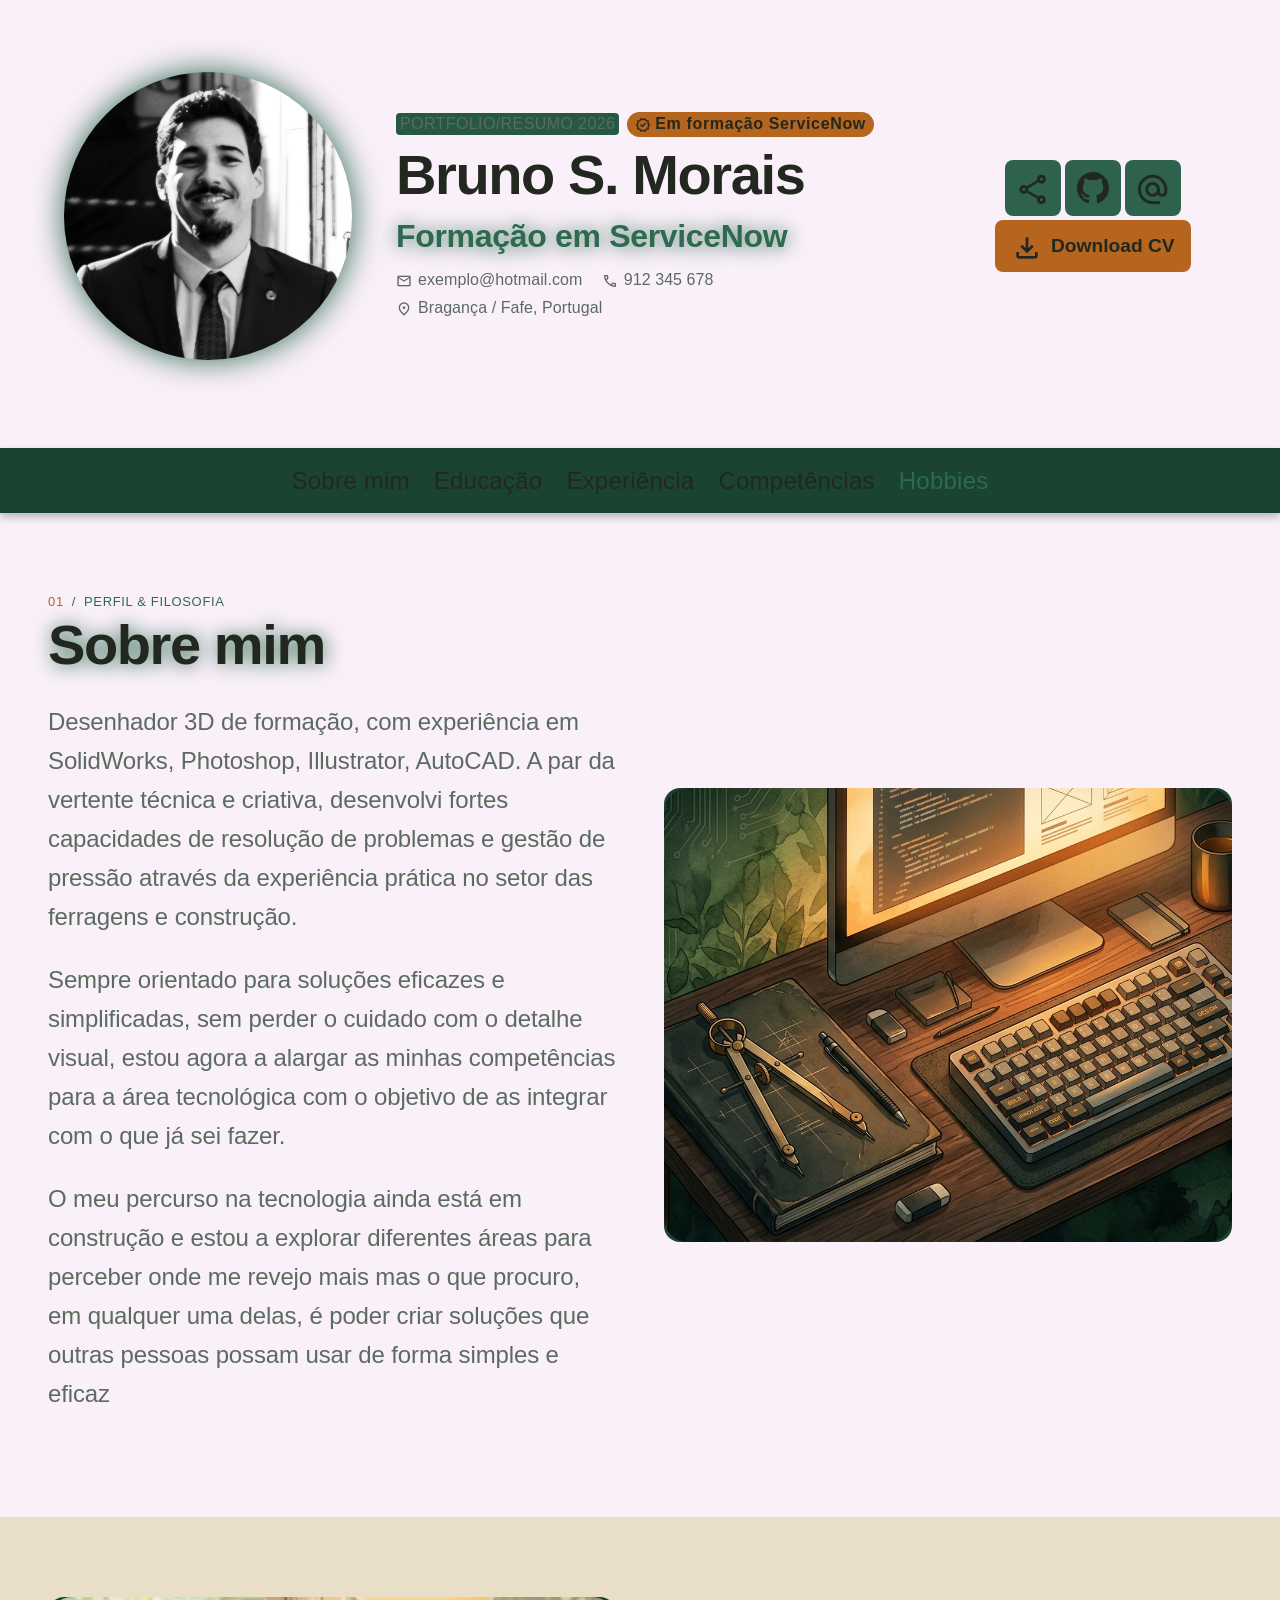
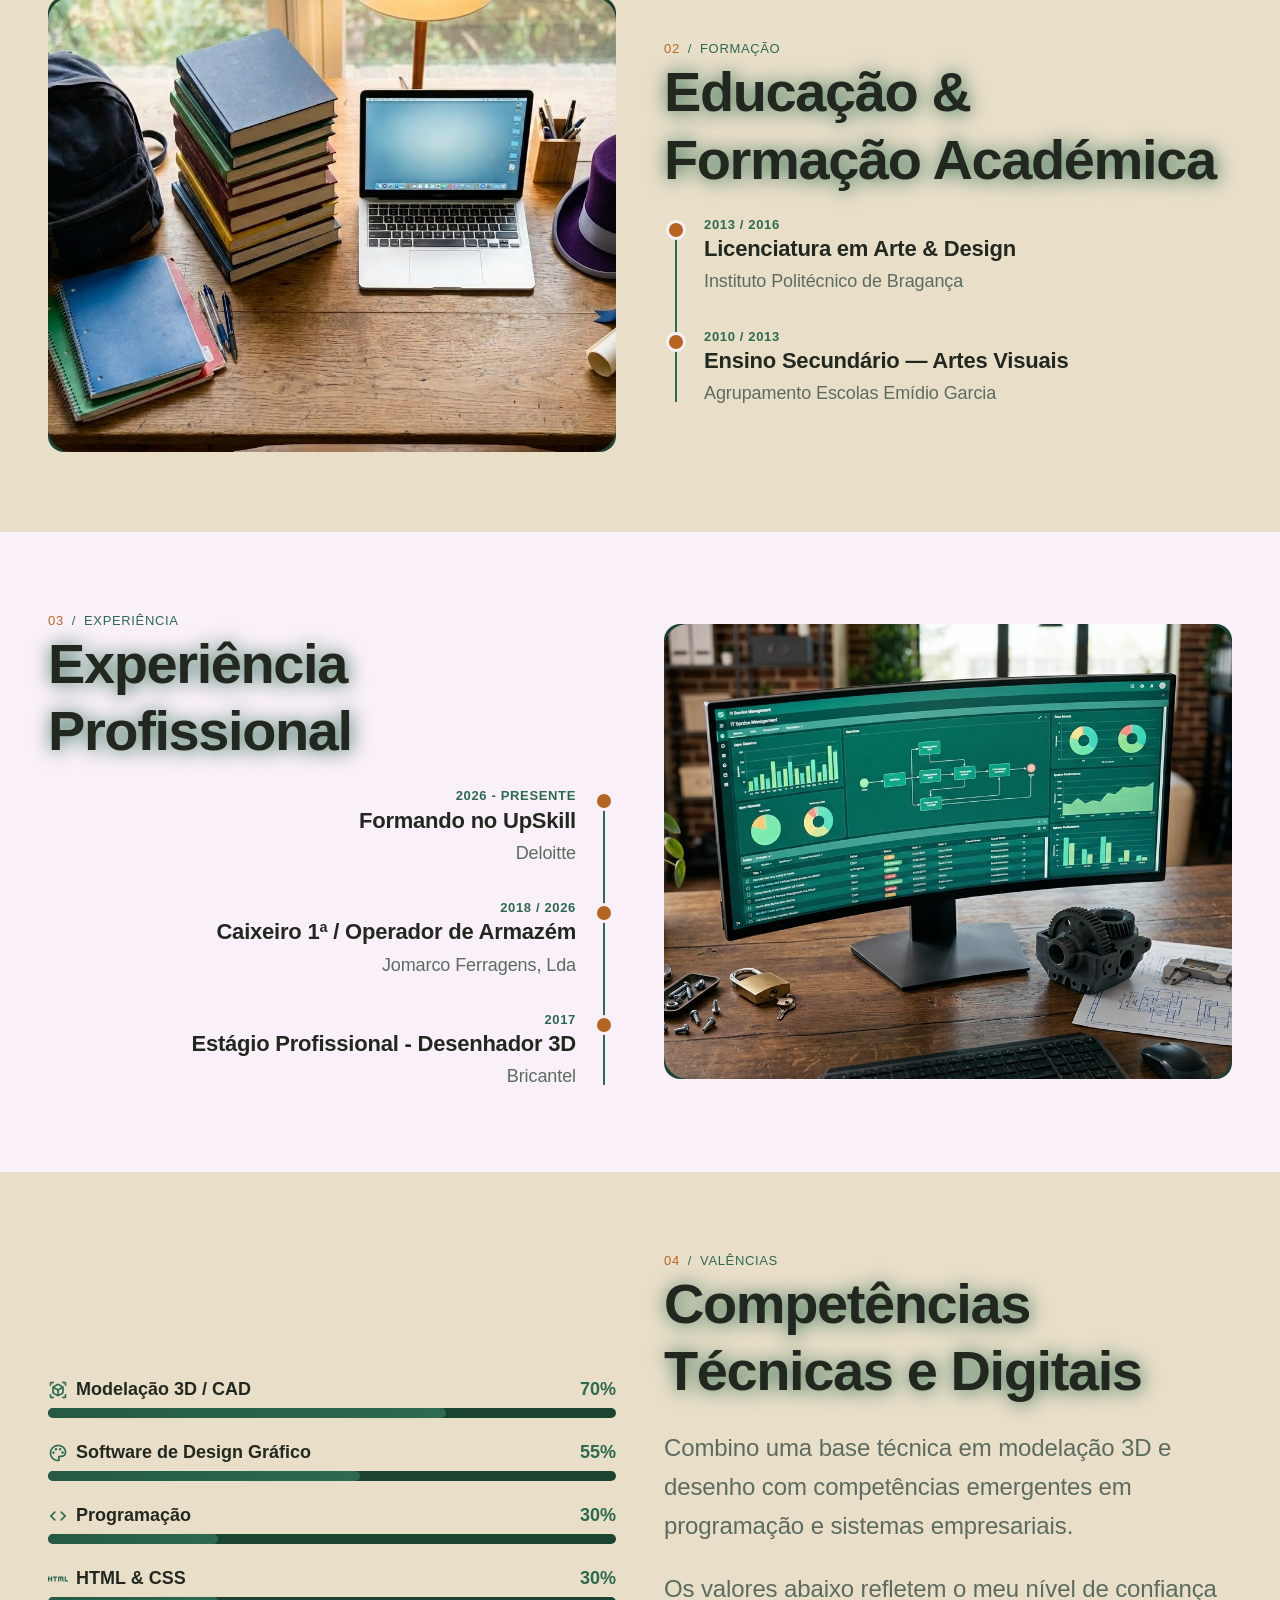
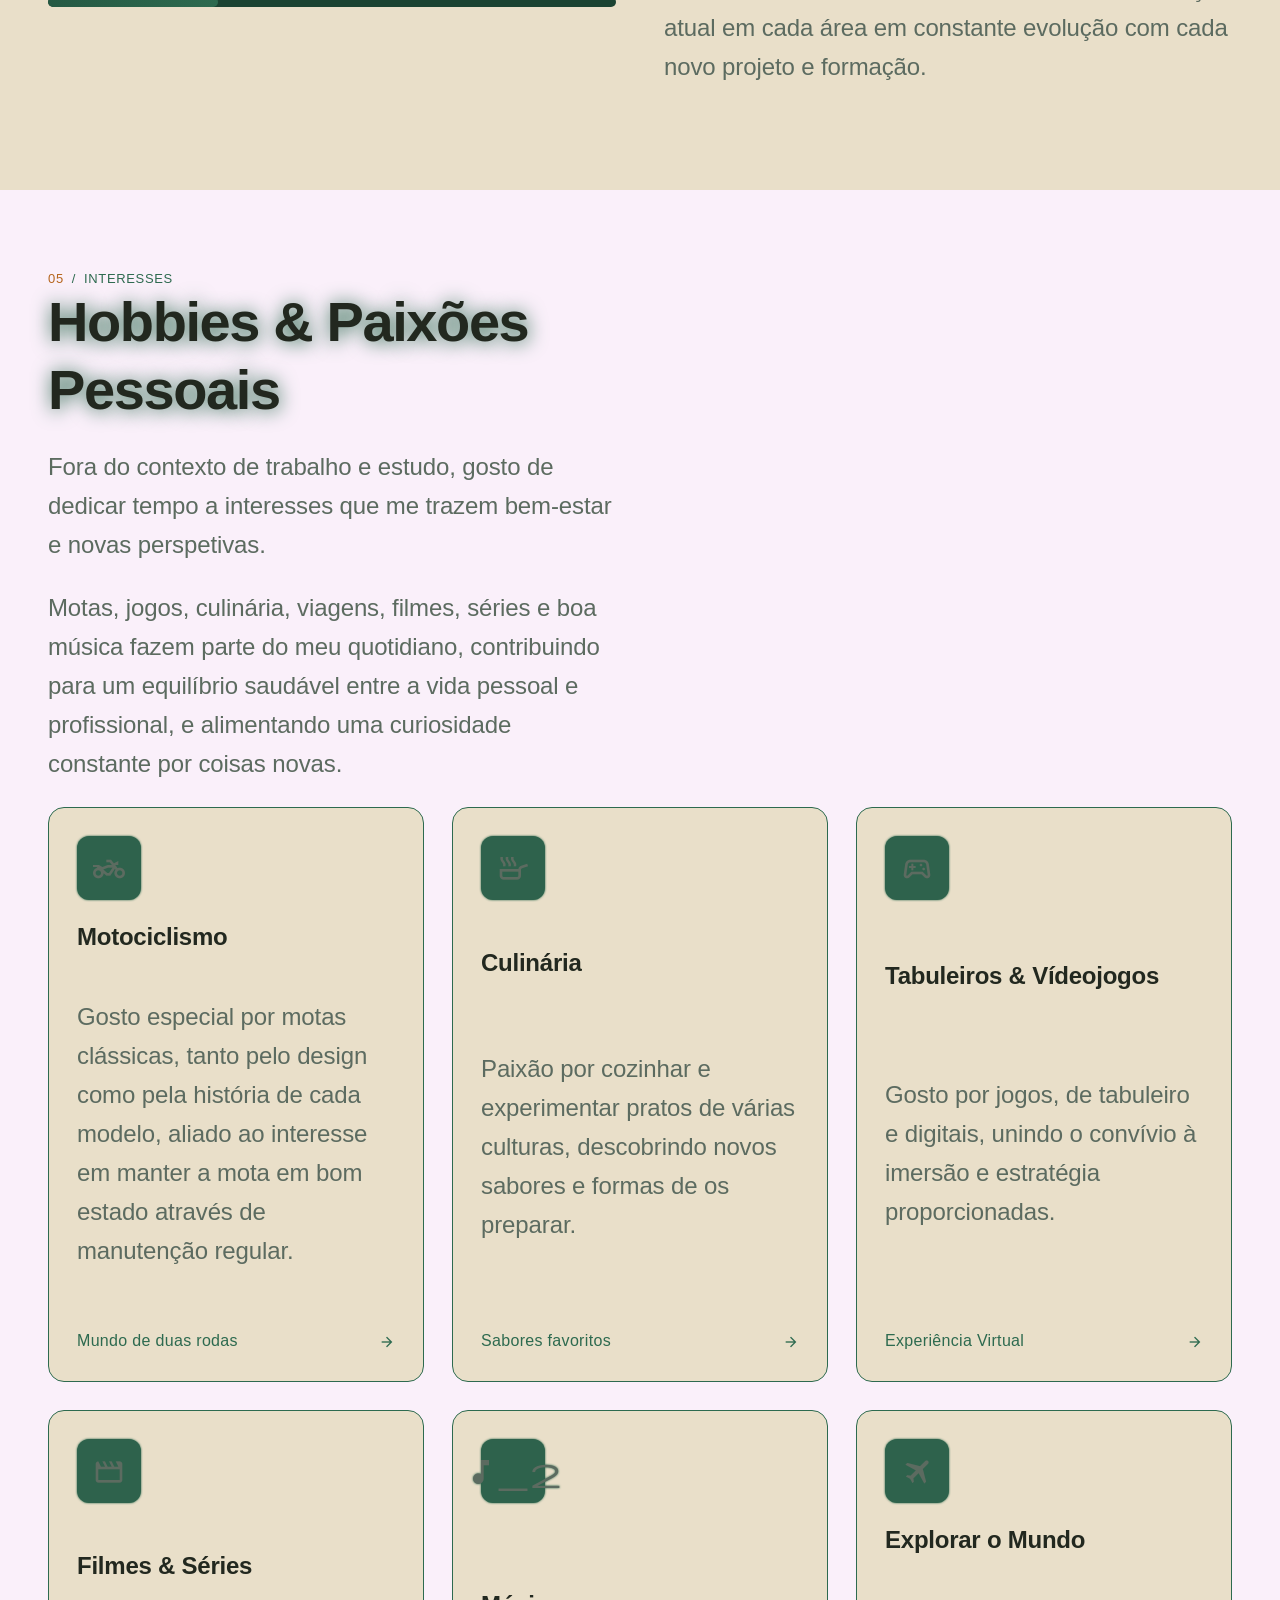
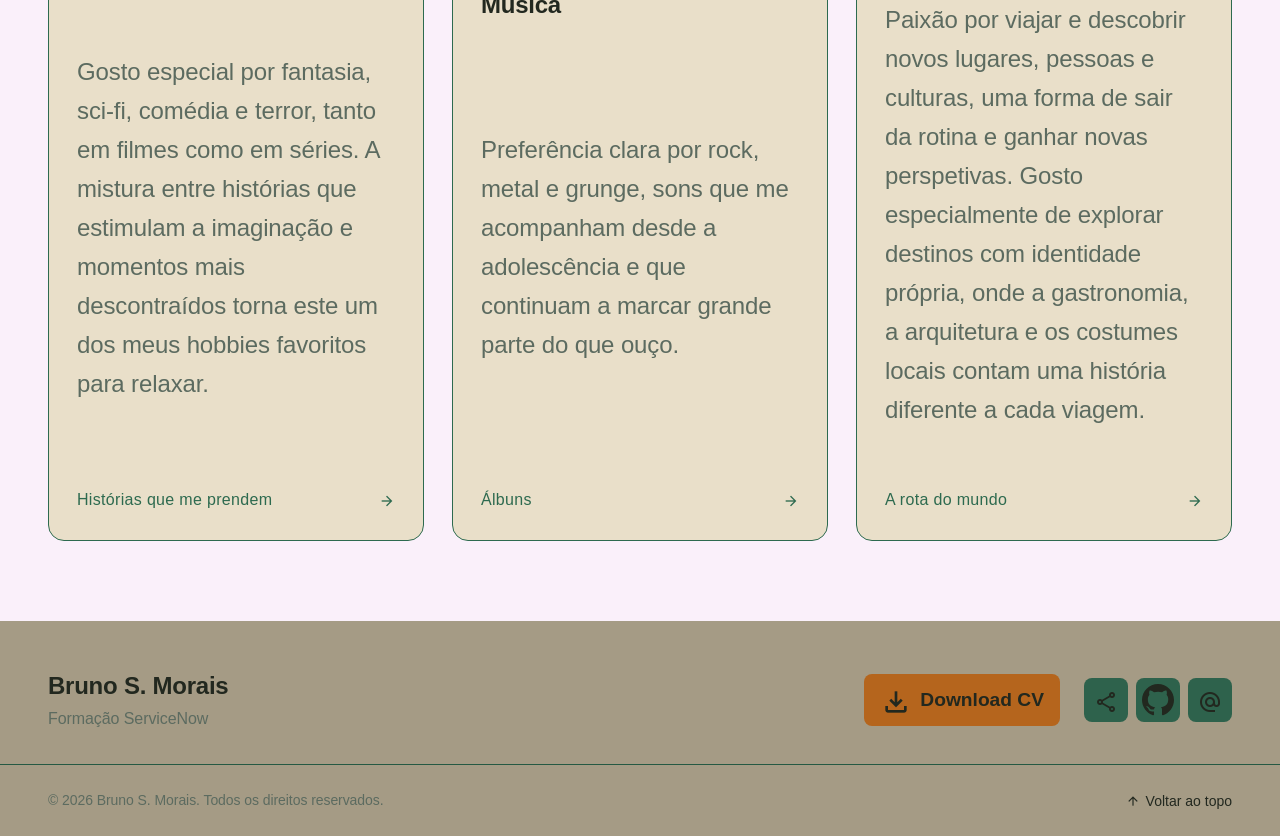
==== commit 4f189cc0: "Censura de dados pessoas" ====
--- a/index.html
+++ b/index.html
@@ -37,11 +37,11 @@
                         <div class="pill-info">
                             <span class="pill">
                                 <span class="icon">mail</span>
-                                bruno_ms_morais@hotmail.com
+                                exemplo@hotmail.com
                             </span>
                             <span class="pill">
                                 <span class="icon">call</span>
-                                938 474 658
+                                912 345 678
                             </span>
                             <span class="pill">
                                 <span class="icon">location_on</span>
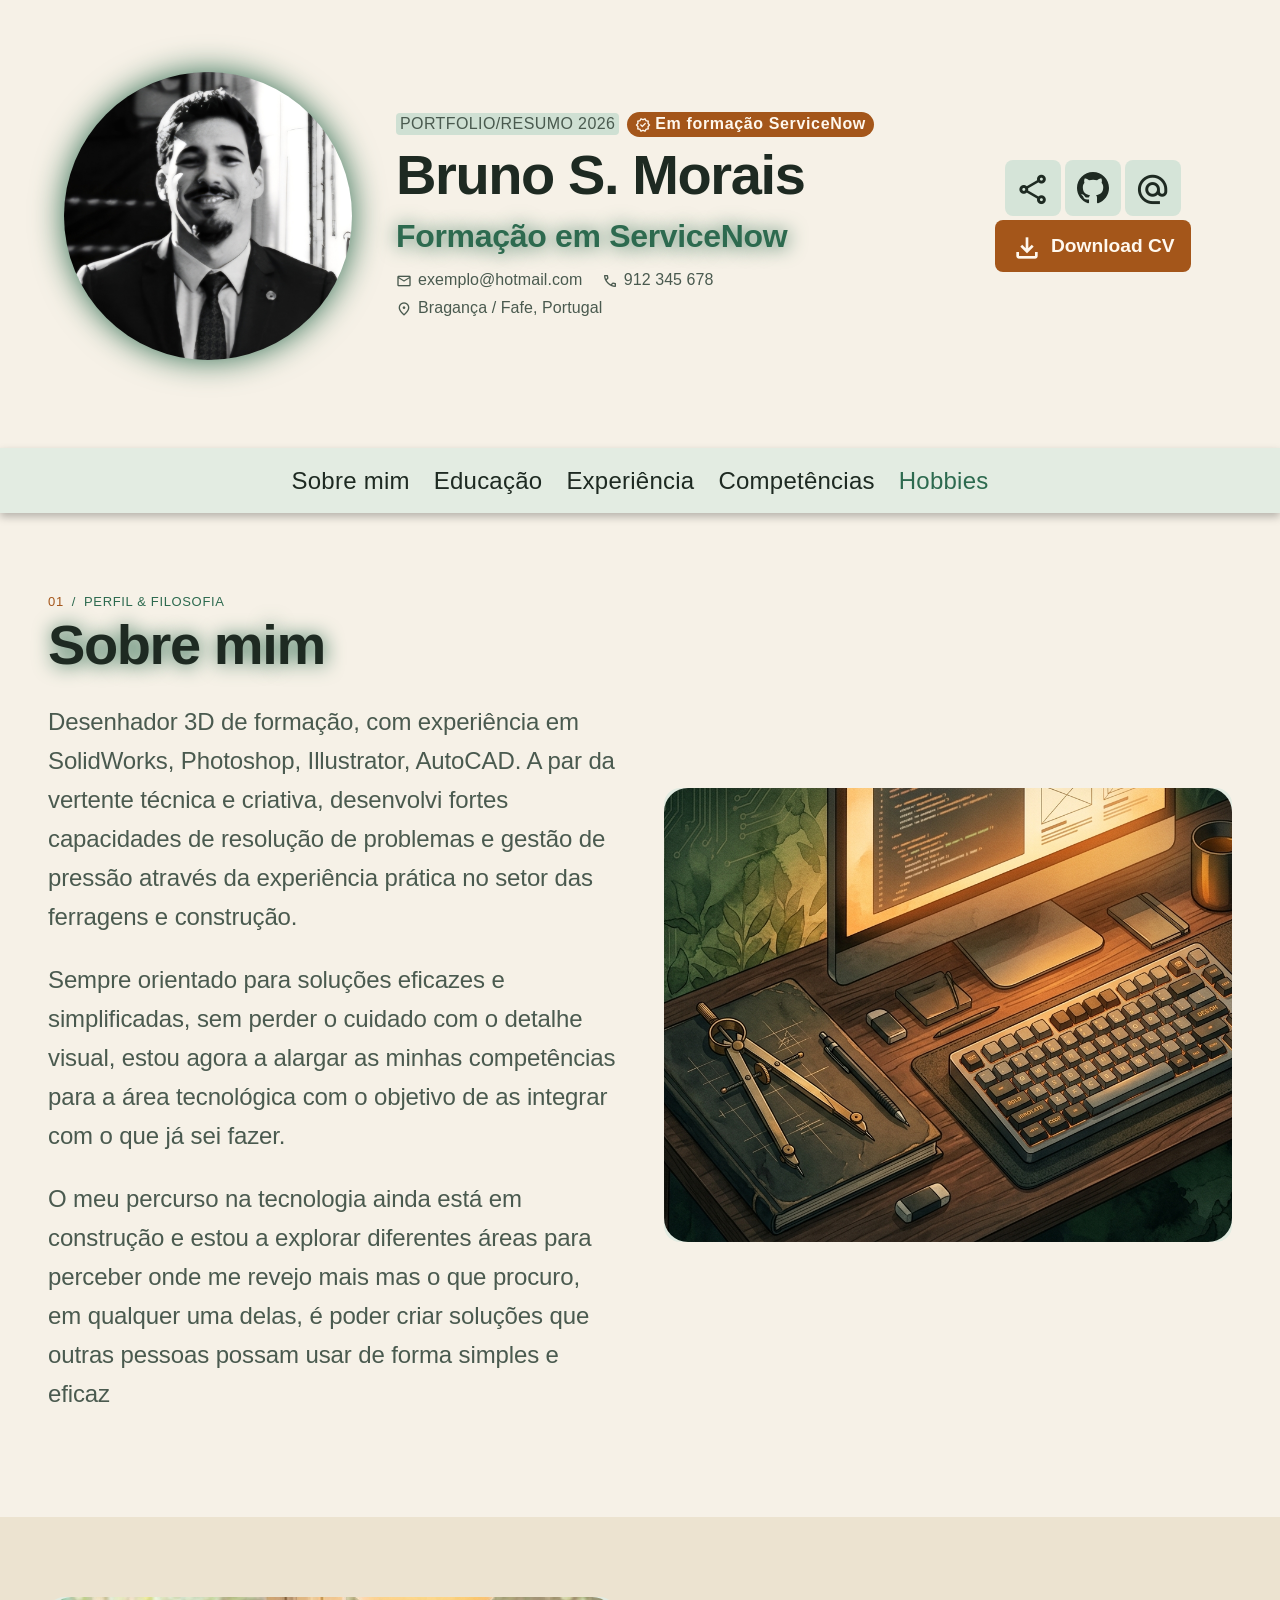
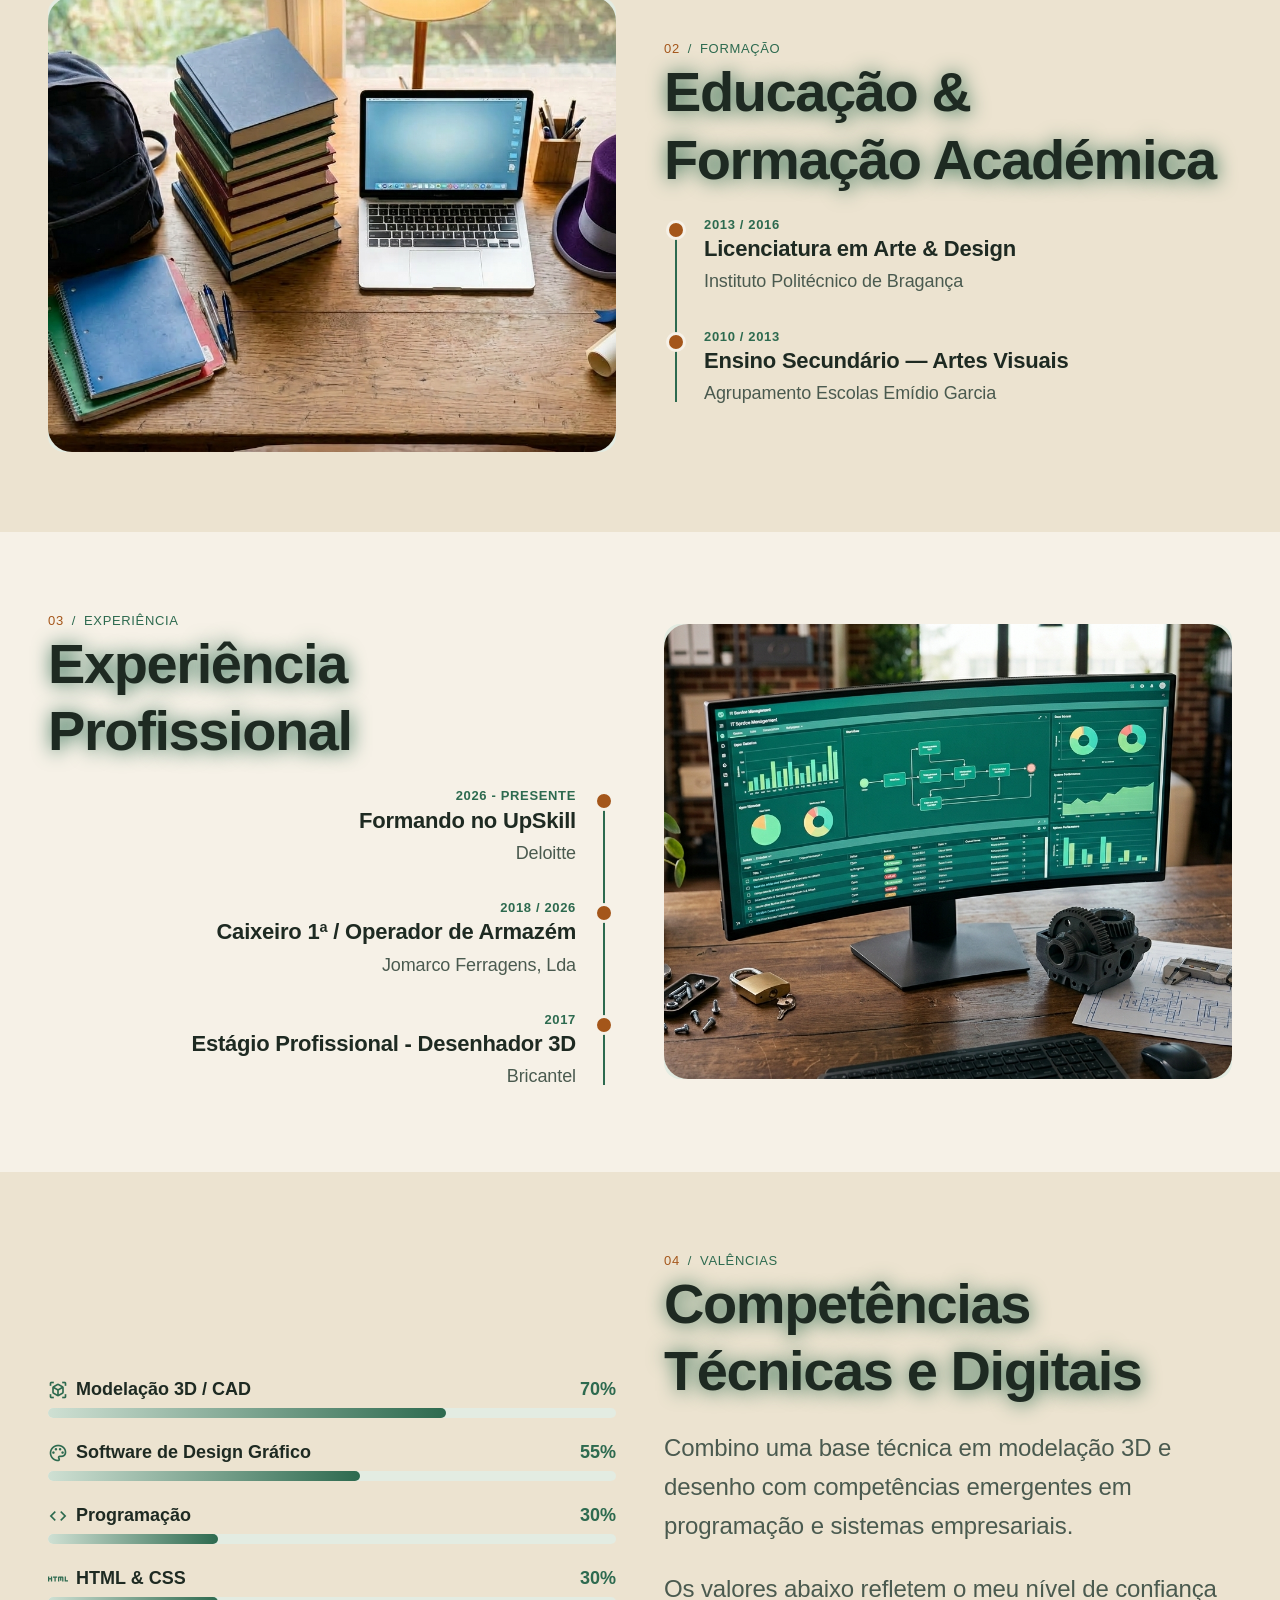
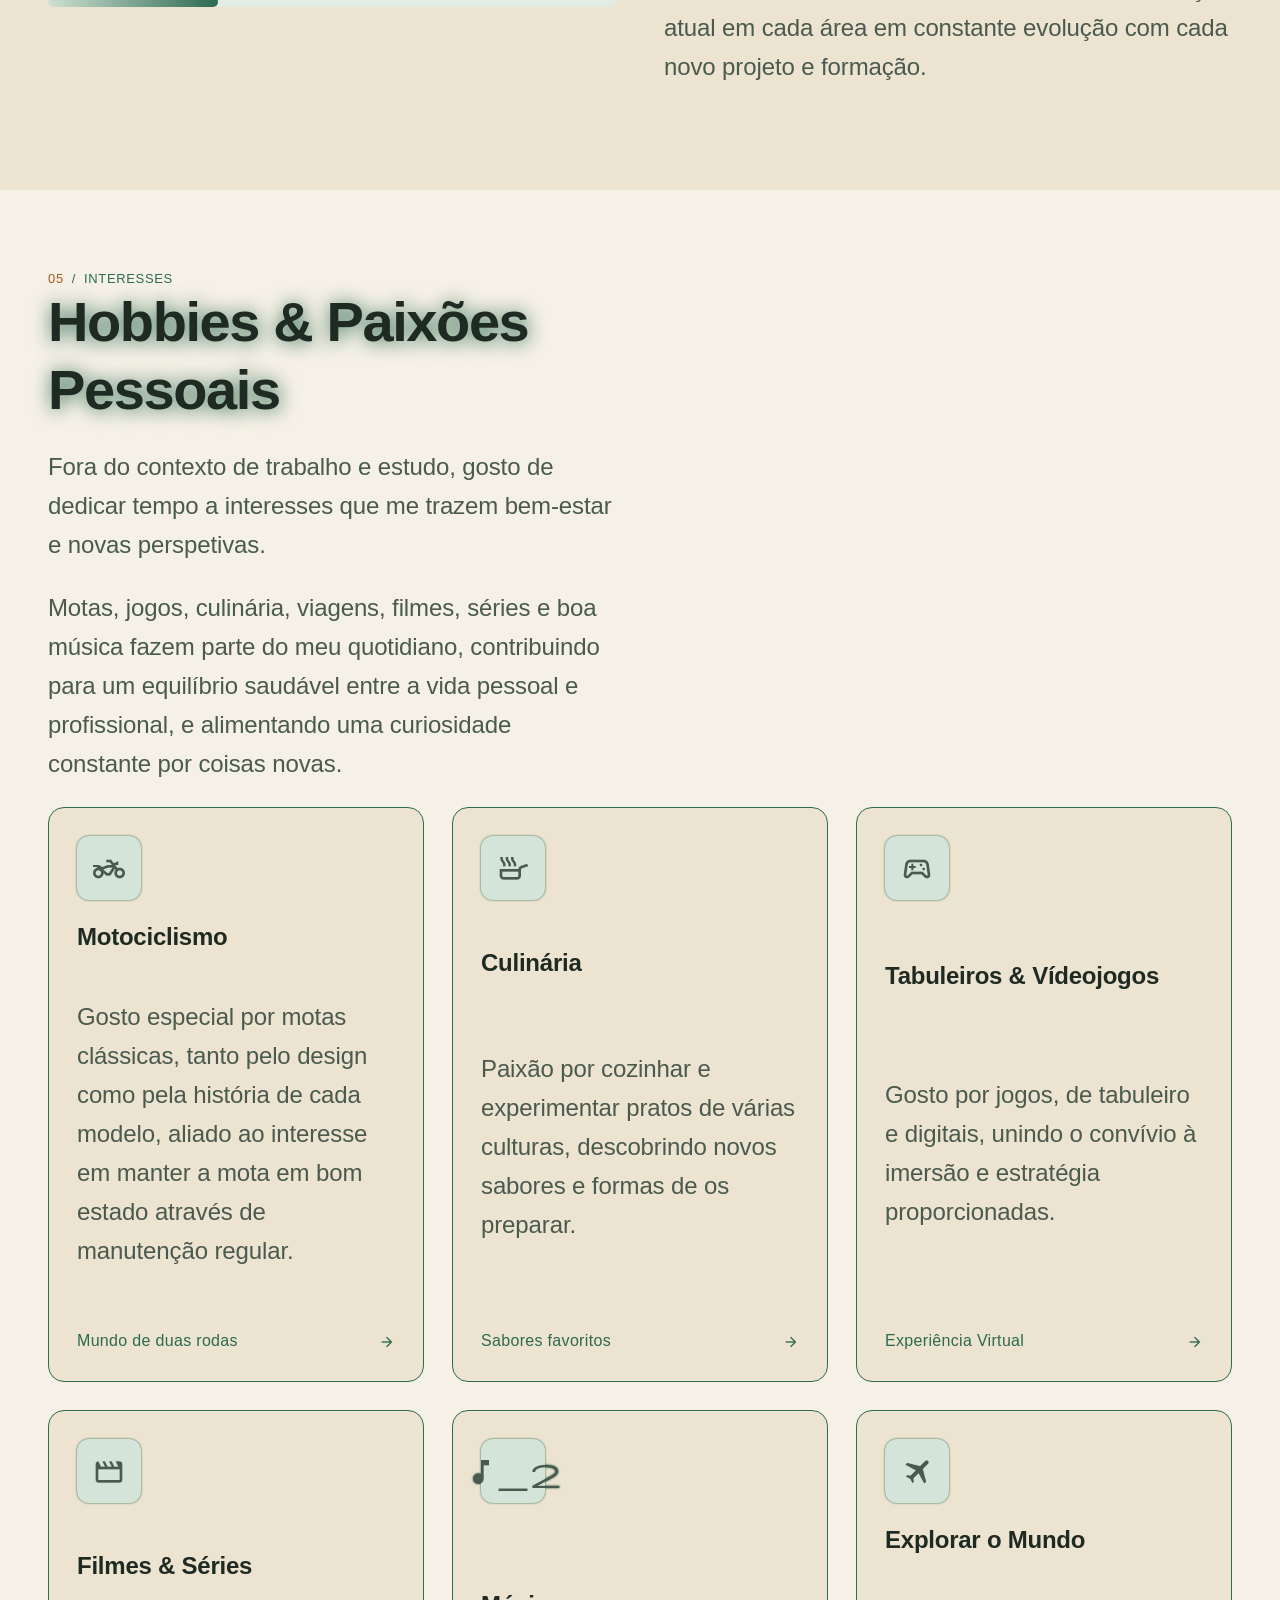
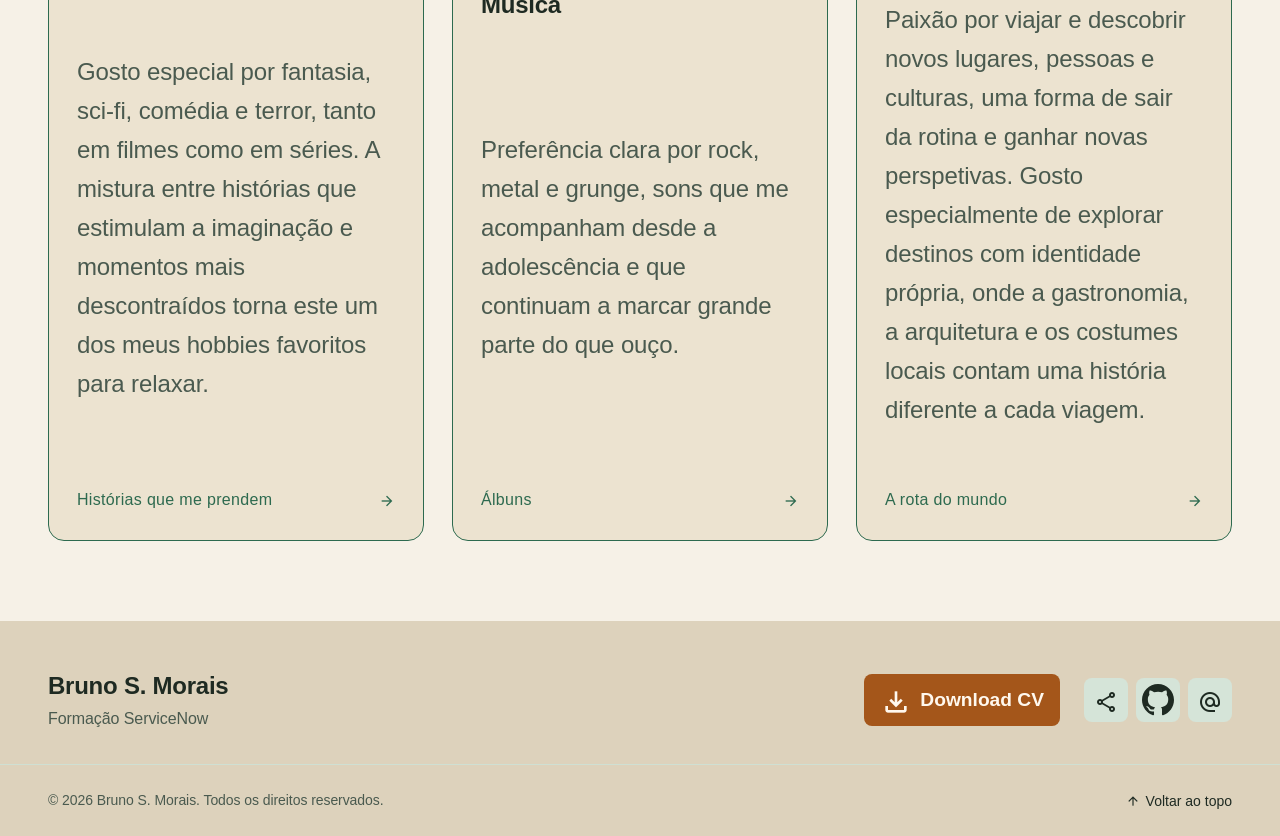
==== commit c4269094: "Update city name from 'Varsóvia' to 'Cracóvia'" ====
--- a/index.html
+++ b/index.html
@@ -60,7 +60,7 @@
                             <path fill-rule="evenodd" clip-rule="evenodd" d="M8 0C3.58 0 0 3.58 0 8C0 11.54 2.29 14.53 5.47 15.59C5.87 15.66 6.02 15.42 6.02 15.21C6.02 15.02 6.01 14.39 6.01 13.72C4 14.09 3.48 13.23 3.32 12.78C3.23 12.55 2.84 11.84 2.5 11.65C2.22 11.5 1.82 11.13 2.49 11.12C3.12 11.11 3.57 11.7 3.72 11.94C4.44 13.15 5.59 12.81 6.05 12.6C6.12 12.08 6.33 11.73 6.56 11.53C4.78 11.33 2.92 10.64 2.92 7.58C2.92 6.71 3.23 5.99 3.74 5.43C3.66 5.23 3.38 4.41 3.82 3.31C3.82 3.31 4.49 3.1 6.02 4.13C6.66 3.95 7.34 3.86 8.02 3.86C8.7 3.86 9.38 3.95 10.02 4.13C11.55 3.09 12.22 3.31 12.22 3.31C12.66 4.41 12.38 5.23 12.3 5.43C12.81 5.99 13.12 6.7 13.12 7.58C13.12 10.65 11.25 11.33 9.47 11.53C9.76 11.78 10.01 12.26 10.01 13.01C10.01 14.08 10 14.94 10 15.21C10 15.42 10.15 15.67 10.55 15.59C13.71 14.53 16 11.53 16 8C16 3.58 12.42 0 8 0Z" fill="currentColor"/>
                         </svg>
                     </a>
-                    <a aria-label="Enviar e-mail" class="links" href="mailto:bruno_ms_morais@hotmail.com" rel="noopener noreferrer">
+                    <a aria-label="Enviar e-mail" class="links" href="mailto:exemplo@hotmail.com" rel="noopener noreferrer">
                         <span class="icon">alternate_email</span>
                     </a>
                     <a href="./ficheiros/bruno_morais_cv.pdf" download="Bruno_Morais_CV" class="download_cv" aria-label="Download CV em PDF">
@@ -1061,7 +1061,7 @@
                                 <p>
                                     Natural da África do Sul, cresci com um gosto especial por conhecer e compreender 
                                     novas culturas. Este interesse já me levou a alguns países africanos, 
-                                    como Angola e Moçambique, e a diversas cidades europeias, incluindo Varsóvia, 
+                                    como Angola e Moçambique, e a diversas cidades europeias, incluindo Cracóvia, 
                                     Praga, Nice, Malta e a Bélgica, além de várias localidades em Espanha, 
                                     o nosso país vizinho.
                                 </p>
@@ -1111,7 +1111,7 @@
                             <path fill-rule="evenodd" clip-rule="evenodd" d="M8 0C3.58 0 0 3.58 0 8C0 11.54 2.29 14.53 5.47 15.59C5.87 15.66 6.02 15.42 6.02 15.21C6.02 15.02 6.01 14.39 6.01 13.72C4 14.09 3.48 13.23 3.32 12.78C3.23 12.55 2.84 11.84 2.5 11.65C2.22 11.5 1.82 11.13 2.49 11.12C3.12 11.11 3.57 11.7 3.72 11.94C4.44 13.15 5.59 12.81 6.05 12.6C6.12 12.08 6.33 11.73 6.56 11.53C4.78 11.33 2.92 10.64 2.92 7.58C2.92 6.71 3.23 5.99 3.74 5.43C3.66 5.23 3.38 4.41 3.82 3.31C3.82 3.31 4.49 3.1 6.02 4.13C6.66 3.95 7.34 3.86 8.02 3.86C8.7 3.86 9.38 3.95 10.02 4.13C11.55 3.09 12.22 3.31 12.22 3.31C12.66 4.41 12.38 5.23 12.3 5.43C12.81 5.99 13.12 6.7 13.12 7.58C13.12 10.65 11.25 11.33 9.47 11.53C9.76 11.78 10.01 12.26 10.01 13.01C10.01 14.08 10 14.94 10 15.21C10 15.42 10.15 15.67 10.55 15.59C13.71 14.53 16 11.53 16 8C16 3.58 12.42 0 8 0Z" fill="currentColor"/>
                         </svg>
                     </a>
-                    <a aria-label="Enviar e-mail" class="links footer-link" href="mailto:bruno_ms_morais@hotmail.com" rel="noopener noreferrer">
+                    <a aria-label="Enviar e-mail" class="links footer-link" href="mailto:exemplo@hotmail.com" rel="noopener noreferrer">
                         <span class="icon">alternate_email</span>
                     </a>
                 </div>
@@ -1128,4 +1128,4 @@
 
     </footer>
 </body>
-</html>+</html>
--- a/style.css
+++ b/style.css
@@ -1,17 +1,18 @@
 :root {
-    --fundo: #faf0fa;
-    --superficie: #E9DFC9;
-    --rodape: #a59b85;
-    --verde-primario: #1B4332;
-    --verde-secundario: #255943;
-    --verde-terciario: #2D6A4F;
-    --texto: #22281F;
-    --texto-suave: #5C6B60;
-    --acento: #B5651D;
-    --acento-suave: #E08942;
-    --texto-acento: #22281F;
-    --texto-acento-suave: #384134;
-    --icon-fundo: #2e624c;
+    color-scheme: dark;
+    --fundo: #10201A;
+    --superficie: #1B2E22;
+    --rodape: #091612;
+    --verde-primario: #14261D;
+    --verde-secundario: #101d17;
+    --verde-terciario: #2b9161;
+    --texto: #EDE7DA;
+    --texto-suave: #A9B5AC;
+    --acento: #E08942;
+    --acento-suave: #B5651D;
+    --texto-acento: #191d17;
+    --texto-acento-suave: #2f372b;
+    --icon-fundo: #253f32;
 }
 
 * {
@@ -120,7 +121,7 @@
     line-height: 1.3;
     letter-spacing: 0.04em;
     font-weight: 600;
-    color: var(--texto);
+    color: var(--texto-acento);
 }
 
 /* Simbolos e Icons */
@@ -955,47 +956,24 @@
 }
 /* #endregion */
 
-/*==================| MODO ESCURO |===================*/
-/* #region MODO ESCURO */
-@media (prefers-color-scheme: dark) {
+/*==================| MODO CLARO |===================*/
+/* #region MODO CLARO */
+@media (prefers-color-scheme: light) {
     :root {
-        --fundo: #10201A;
-        --superficie: #1B2E22;
-        --rodape: #091612;
-        --verde-primario: #14261D;
-        --verde-secundario: #101d17;
-        --verde-terciario: #2b9161;
-        --texto: #EDE7DA;
-        --texto-suave: #A9B5AC;
-        --acento: #E08942;
-        --acento-suave: #B5651D;
-        --texto-acento: #191d17;
-        --texto-acento-suave: #2f372b;
-        --icon-fundo: #253f32;
-    }
-
-    html {
-        background-color: var(--fundo);
-    }
-
-    .certificado {
-        color: var(--verde-secundario);
-    }
-
-    a.download_cv {
-        color: var(--texto-acento);
-    }
-    a.download_cv:link {
-        color: var(--texto-acento);
-    }
-    a.download_cv:visited {
-        color: var(--texto-acento-suave);
-    }
-    a.download_cv:hover {
-        filter: drop-shadow(0 0 0.3125rem var(--acento-suave));
-    }
-    a.download_cv:active {
-        filter: drop-shadow(0 0 0.3125rem var(--acento-suave));
+        color-scheme: light;
+        --fundo: #F6F1E7;              /* creme quente */
+        --superficie: #ECE3D0;         /* areia */
+        --rodape: #DDD2BC;             /* areia escura */
+        --verde-primario: #E3ECE2;     /* verde muito claro (nav, barras) */
+        --verde-secundario: #CFE0D3;   /* verde sálvia */
+        --verde-terciario: #2D6A4F;    /* forest green */
+        --texto: #1E2A22;
+        --texto-suave: #4A5A4F;
+        --acento: #A4561A;             /* laranja queimado */
+        --acento-suave: #C8742E;
+        --texto-acento: #FFF8EE;       /* texto claro sobre o laranja */
+        --texto-acento-suave: #E8CFAE;
+        --icon-fundo: #D5E4D8;
     }
 }
 /* #endregion */
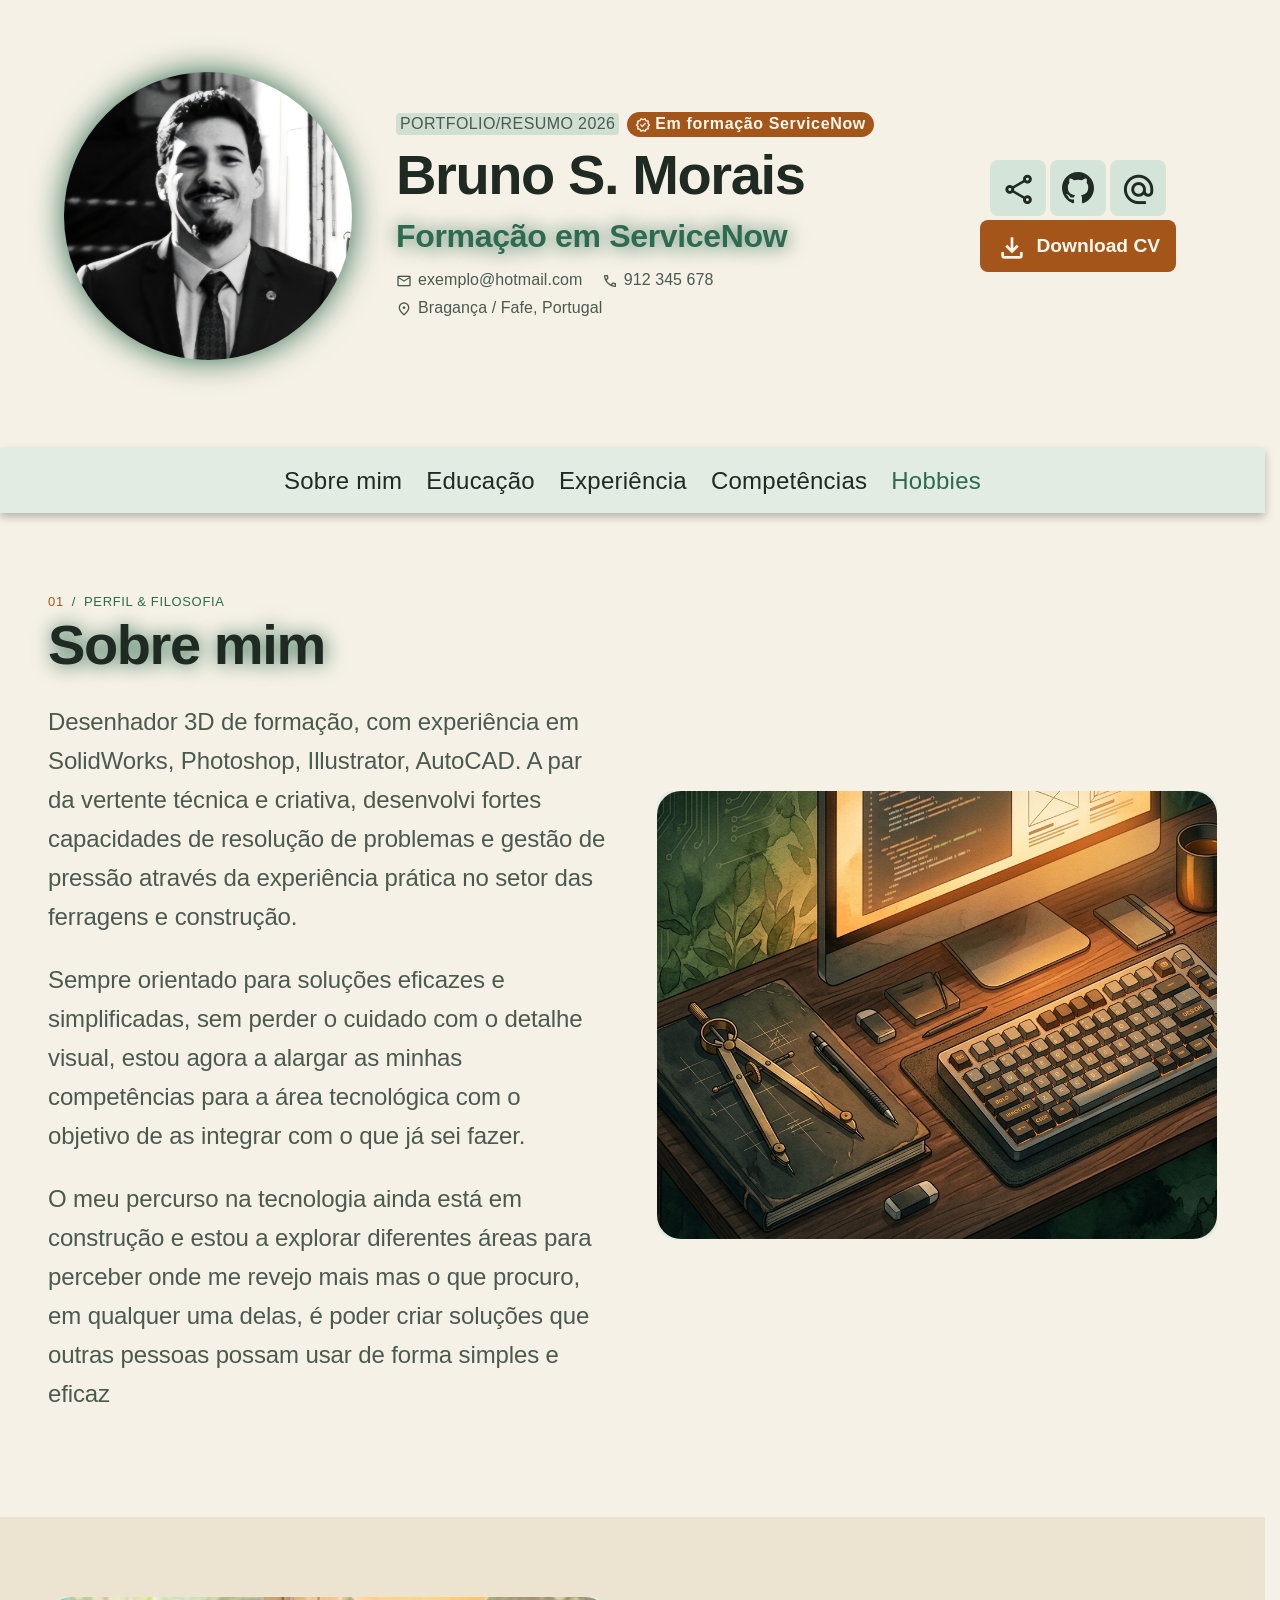
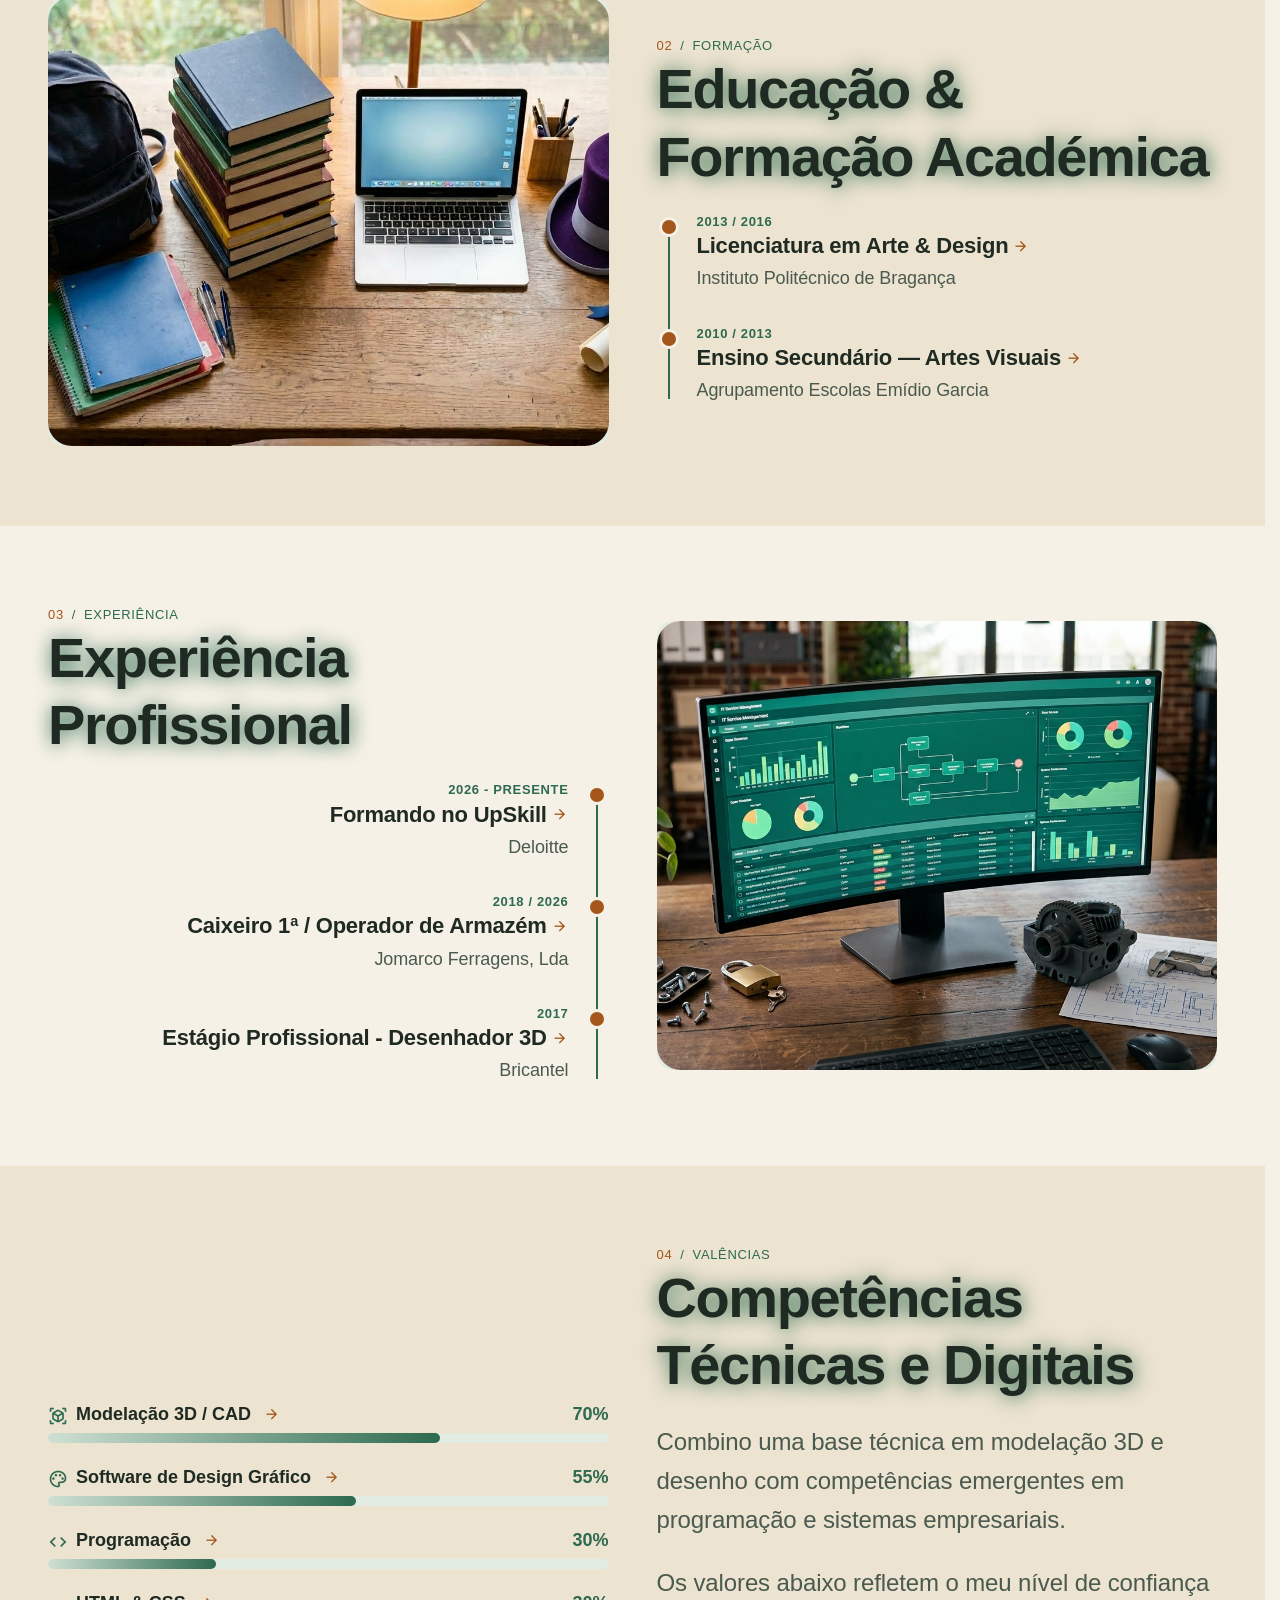
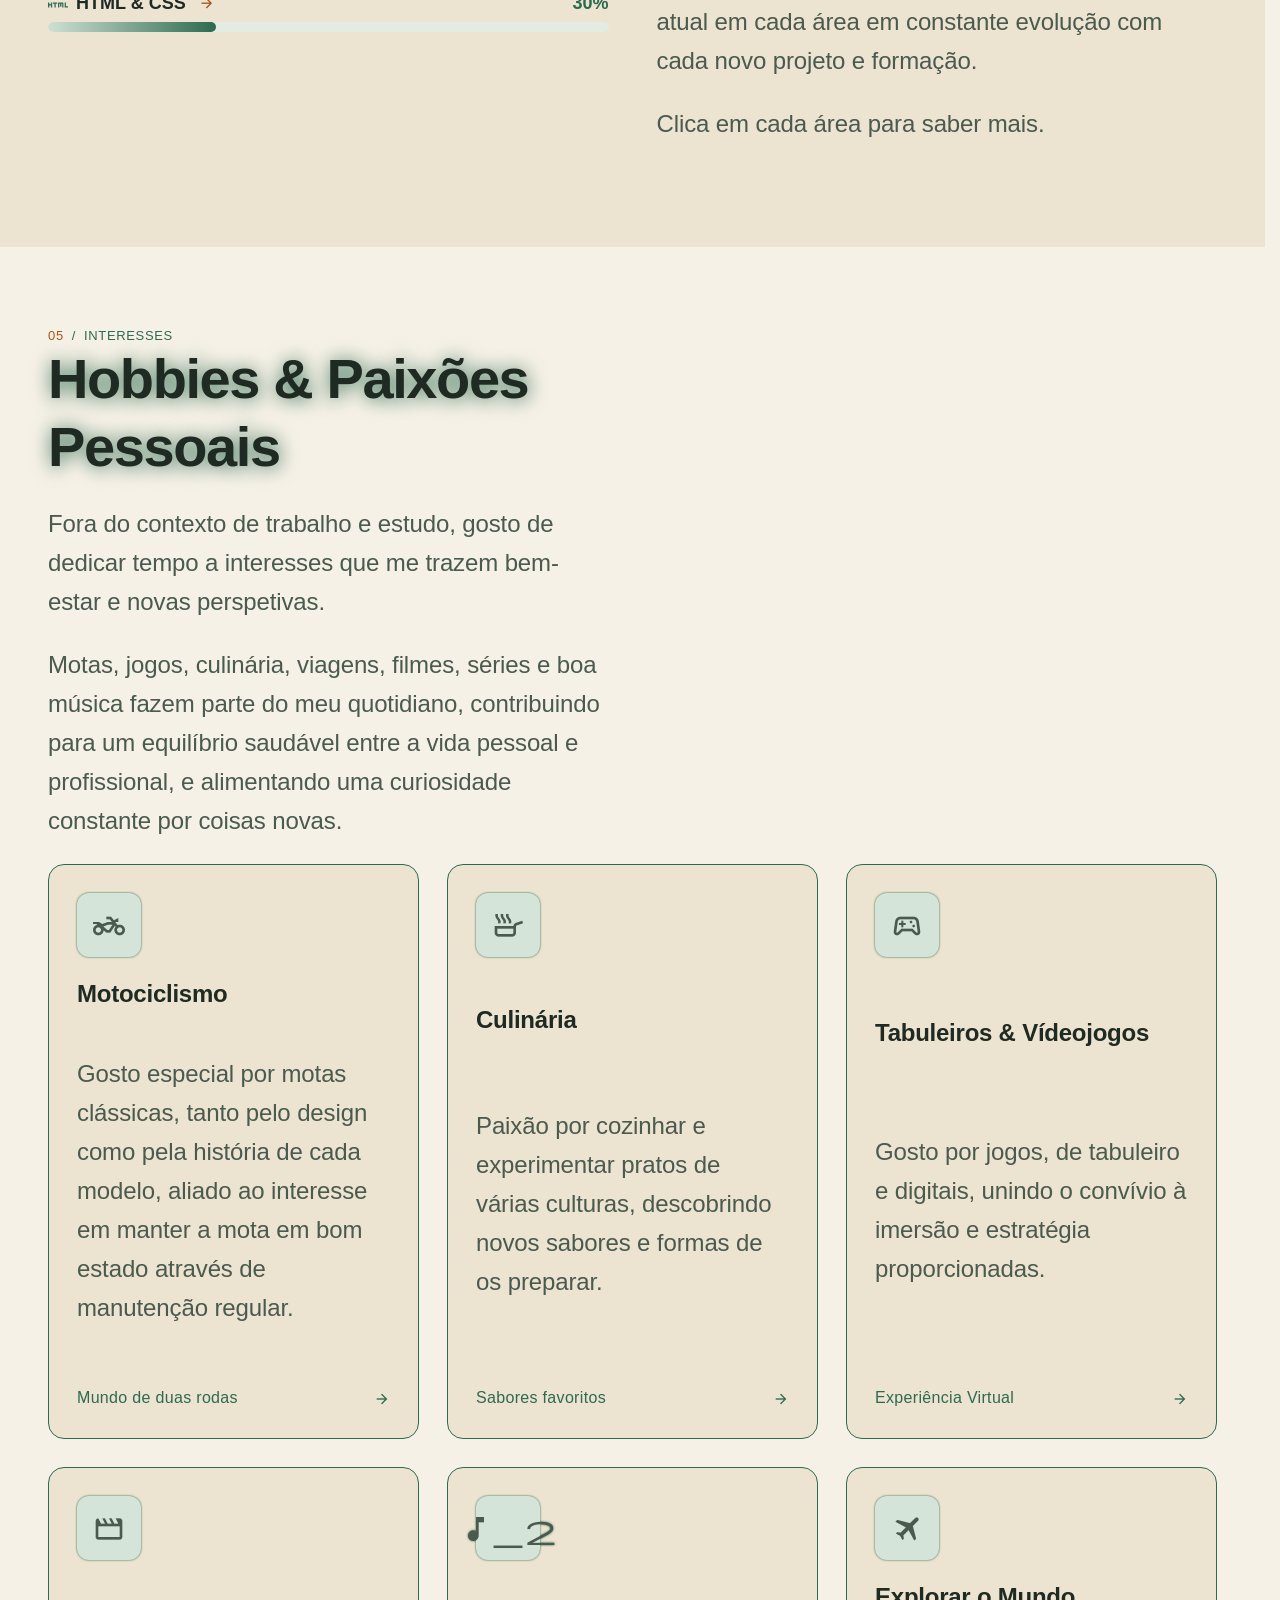
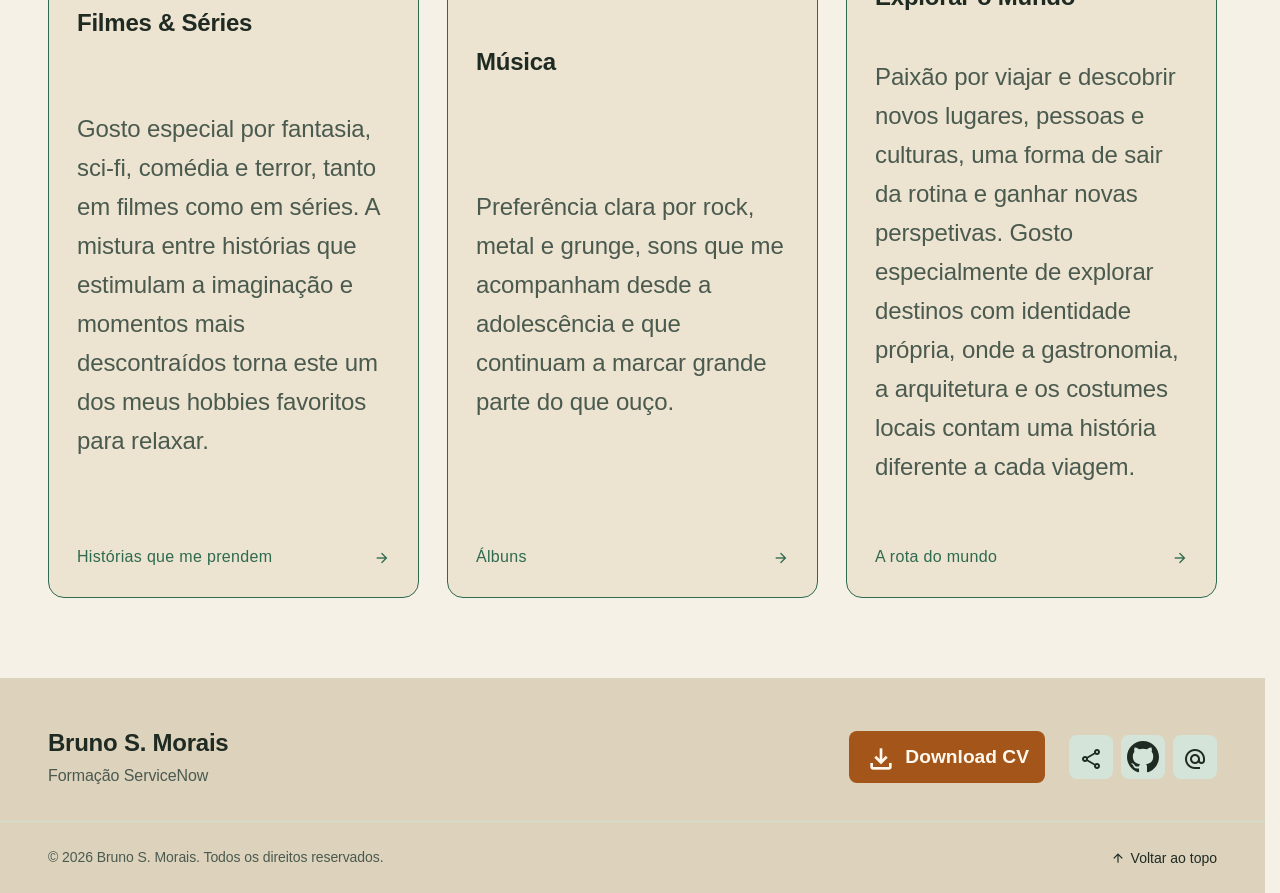
==== commit 13641e6e: "feat: Refinação de acessibilidade" ====
--- a/index.html
+++ b/index.html
@@ -618,8 +618,15 @@
                             <h2 class="secao-titulo">
                                 Competências Técnicas e Digitais
                             </h2>
-                            <p>Combino uma base técnica em modelação 3D e desenho com competências emergentes em programação e sistemas empresariais.</p>
-                            <p>Os valores abaixo refletem o meu nível de confiança atual em cada área em constante evolução com cada novo projeto e formação.</p>
+                            <p>
+                                Combino uma base técnica em modelação 3D e desenho com competências emergentes 
+                                em programação e sistemas empresariais.</p>
+                            <p>
+                                Os valores abaixo refletem o meu nível de confiança atual em cada área em 
+                                constante evolução com cada novo projeto e formação.</p>
+                            <p>
+                                Clica em cada área para saber mais.
+                            </p>
                         </div>
                     </div>
                 </div>
@@ -953,10 +960,10 @@
                                 <a href="#!" class="modal-fechar" aria-label="Fechar">
                                     <span class="icon">close</span>
                                 </a>
-                                <figure class="figura-modal">
-                                    <img class="imagem-contida" src="./imagens/black_sabbath.webp" alt="Banda Black Sabbath">
-                                    <figcaption class="caption">Banda Black Sabbath com lendário Ozzy Osbourne</figcaption>
-                                </figure>                                 
+                                <iframe class="video-modal" src="https://www.youtube.com/embed/G23iLGhh9lo?si=jM5wG-JfNKJmKrYb&enablejsapi=1" 
+                                title="Alice in Chains - Nutshell" frameborder="0" allow="accelerometer; autoplay; 
+                                clipboard-write; encrypted-media; gyroscope; picture-in-picture; web-share" 
+                                referrerpolicy="strict-origin-when-cross-origin" allowfullscreen></iframe>                                 
                                 <h3>Álbuns</h3>
                                 <p>
                                     Rock, metal e grunge são os géneros que mais me definem em termos musicais. 
--- a/style.css
+++ b/style.css
@@ -27,6 +27,11 @@
     font-family: 'Segoe UI', Tahoma, Geneva, Verdana, sans-serif;
     width: 100%;
     scroll-behavior: smooth;
+    scrollbar-gutter: stable;
+}
+
+html:has(.modal-overlay:target) {
+    overflow: hidden;
 }
 
 body {
@@ -955,6 +960,42 @@
     background-color: var(--acento);
 }
 /* #endregion */
+
+/*====================| VIDEO |===================*/
+
+.video-modal {
+    width: 100%;
+    aspect-ratio: 16 / 9;
+    height: auto;
+    border-radius: 1rem;
+    flex-shrink: 0;
+}
+
+.competencia-nome::after,
+.timeline-titulo::after {
+    content: "arrow_forward";
+    font-family: "Material Symbols Outlined";
+    font-weight: normal;
+    font-size: 1.1rem;
+    display: inline-block;
+    vertical-align: middle;
+    margin-left: 0.25rem;
+    color: var(--acento);
+    transition: transform 0.2s ease;
+}
+
+.competencia-item:hover .competencia-nome::after,
+.timeline-link:hover .timeline-titulo::after {
+    transform: translateX(0.25rem);
+}
+
+.competencia-item:focus-visible,
+.timeline-link:focus-visible,
+.hobby-item:focus-visible {
+    outline: 2px solid var(--acento);
+    outline-offset: 4px;
+    border-radius: 0.5rem;
+}
 
 /*==================| MODO CLARO |===================*/
 /* #region MODO CLARO */
